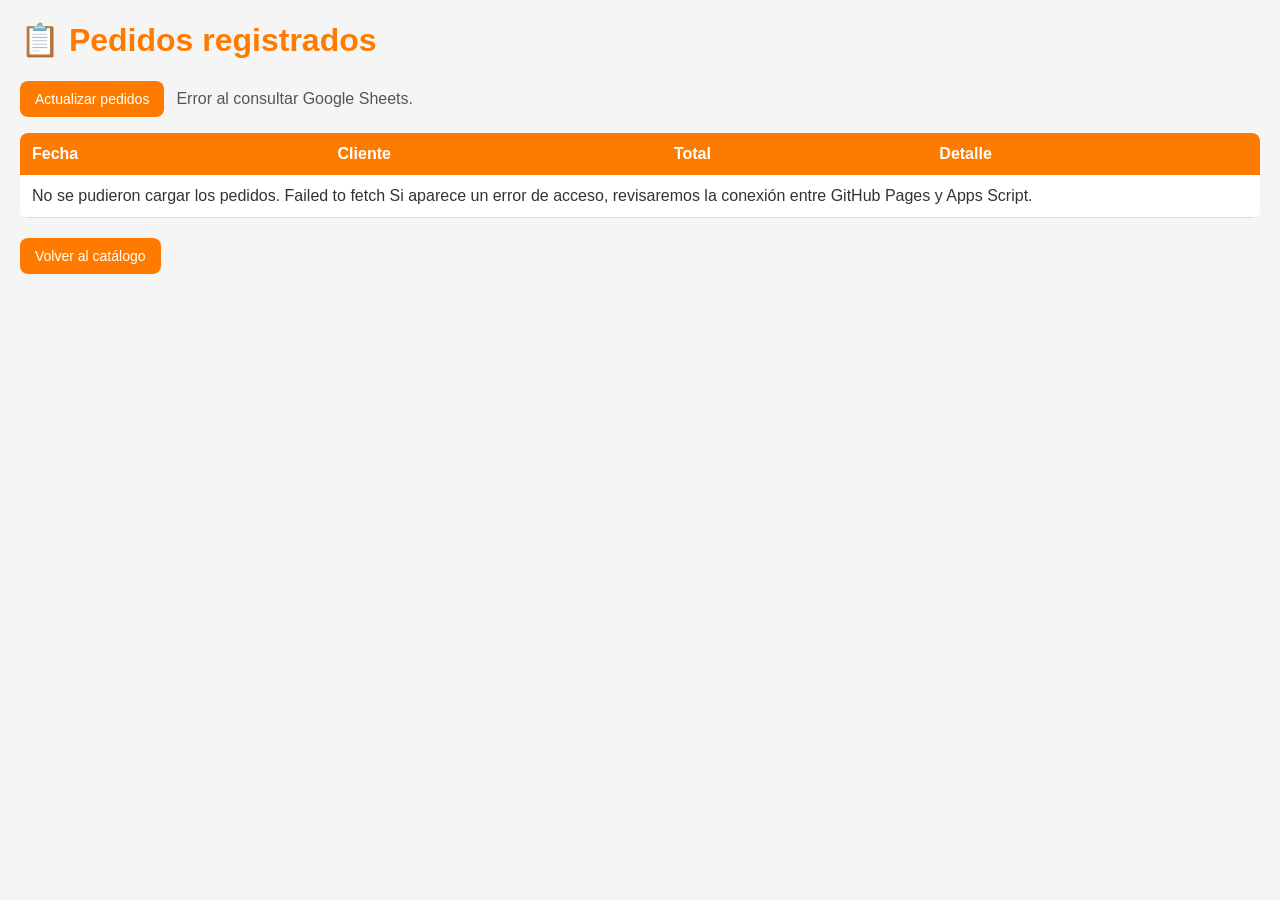
==== admin.html @ 12cfbdf3 "Mostrar pedidos de Google Sheets en administrador" ====
<!DOCTYPE html>
<html lang="es">
<head>
    <meta charset="UTF-8">
    <meta name="viewport" content="width=device-width, initial-scale=1">
    <title>Administración de Pedidos</title>

    <style>
        body {
            font-family: "Segoe UI", Arial, sans-serif;
            margin: 20px;
            background: #f5f5f5;
            color: #333;
        }

        h1 { color: #ff7b00; }

        .barra {
            display: flex;
            gap: 12px;
            flex-wrap: wrap;
            align-items: center;
            margin-bottom: 16px;
        }

        button, .volver {
            padding: 10px 15px;
            border: 0;
            border-radius: 8px;
            background: #ff7b00;
            color: white;
            cursor: pointer;
            text-decoration: none;
            font-size: 14px;
        }

        button:disabled {
            opacity: .6;
            cursor: wait;
        }

        #estado { color: #555; }

        .tabla-contenedor {
            overflow-x: auto;
            background: white;
            border-radius: 8px;
        }

        table {
            width: 100%;
            border-collapse: collapse;
            background: white;
        }

        th {
            background: #ff7b00;
            color: white;
            padding: 12px;
            text-align: left;
        }

        td {
            border-bottom: 1px solid #ddd;
            padding: 12px;
            vertical-align: top;
        }

        .total {
            text-align: right;
            white-space: nowrap;
            font-weight: bold;
        }

        .detalle {
            white-space: pre-wrap;
            min-width: 240px;
            text-align: left;
        }

        .volver {
            display: inline-block;
            margin-top: 20px;
        }

        @media (max-width: 600px) {
            body { margin: 12px; }
            th, td { padding: 8px; }
        }
    </style>
</head>

<body>
    <h1>📋 Pedidos registrados</h1>

    <div class="barra">
        <button id="actualizar" onclick="cargarPedidos()">
            Actualizar pedidos
        </button>
        <span id="estado">Consultando Google Sheets...</span>
    </div>

    <div class="tabla-contenedor">
        <table>
            <thead>
                <tr>
                    <th>Fecha</th>
                    <th>Cliente</th>
                    <th>Total</th>
                    <th>Detalle</th>
                </tr>
            </thead>
            <tbody id="tablaPedidos">
                <tr>
                    <td colspan="4">Cargando pedidos...</td>
                </tr>
            </tbody>
        </table>
    </div>

    <a class="volver" href="index.html">Volver al catálogo</a>

    <script>
        const URL_GOOGLE_SHEETS =
            
"https://script.google.com/macros/s/AKfycbzgajAV7KXScTqtH1PE7EQXbOqa29unuxdFQkhJ5WURUewTrpwGv6cwK4S4nt74FTzuKw/exec";

        async function cargarPedidos() {
            const boton = document.getElementById("actualizar");
            const estado = document.getElementById("estado");
            const tabla = document.getElementById("tablaPedidos");

            boton.disabled = true;
            estado.textContent = "Consultando pedidos...";

            tabla.replaceChildren();
            const filaCarga = document.createElement("tr");
            const celdaCarga = document.createElement("td");
            celdaCarga.colSpan = 4;
            celdaCarga.textContent = "Cargando...";
            filaCarga.appendChild(celdaCarga);
            tabla.appendChild(filaCarga);

            try {
                const respuesta = await fetch(
                    URL_GOOGLE_SHEETS + "?accion=pedidos"
                );

                if (!respuesta.ok) {
                    throw new Error("Error HTTP " + respuesta.status);
                }

                const pedidos = await respuesta.json();

                if (!Array.isArray(pedidos)) {
                    throw new Error(
                        pedidos.error || "La respuesta no contiene pedidos."
                    );
                }

                tabla.replaceChildren();

                if (pedidos.length === 0) {
                    const fila = document.createElement("tr");
                    const celda = document.createElement("td");
                    celda.colSpan = 4;
                    celda.textContent = "Todavía no hay pedidos.";
                    fila.appendChild(celda);
                    tabla.appendChild(fila);
                } else {
                    pedidos.slice().reverse().forEach(pedido => {
                        const fila = document.createElement("tr");

                        [
                            pedido.fecha || "",
                            pedido.cliente || "",
                            "$" + Number(pedido.total || 0).toFixed(2)
                        ].forEach((valor, indice) => {
                            const celda = document.createElement("td");
                            celda.textContent = valor;
                            if (indice === 2) celda.className = "total";
                            fila.appendChild(celda);
                        });

                        const celdaDetalle = document.createElement("td");
                        celdaDetalle.className = "detalle";
                        celdaDetalle.textContent = pedido.detalle || "";
                        fila.appendChild(celdaDetalle);

                        tabla.appendChild(fila);
                    });
                }

                estado.textContent =
                    pedidos.length + " pedido(s) consultado(s) desde Google Sheets.";
            } catch (error) {
                tabla.replaceChildren();
                const fila = document.createElement("tr");
                const celda = document.createElement("td");
                celda.colSpan = 4;
                celda.textContent =
                    "No se pudieron cargar los pedidos. " +
                    error.message +
                    " Si aparece un error de acceso, revisaremos la conexión entre GitHub Pages y Apps Script.";
                fila.appendChild(celda);
                tabla.appendChild(fila);
                estado.textContent = "Error al consultar Google Sheets.";
            } finally {
                boton.disabled = false;
            }
        }

        cargarPedidos();
    </script>
</body>
</html>
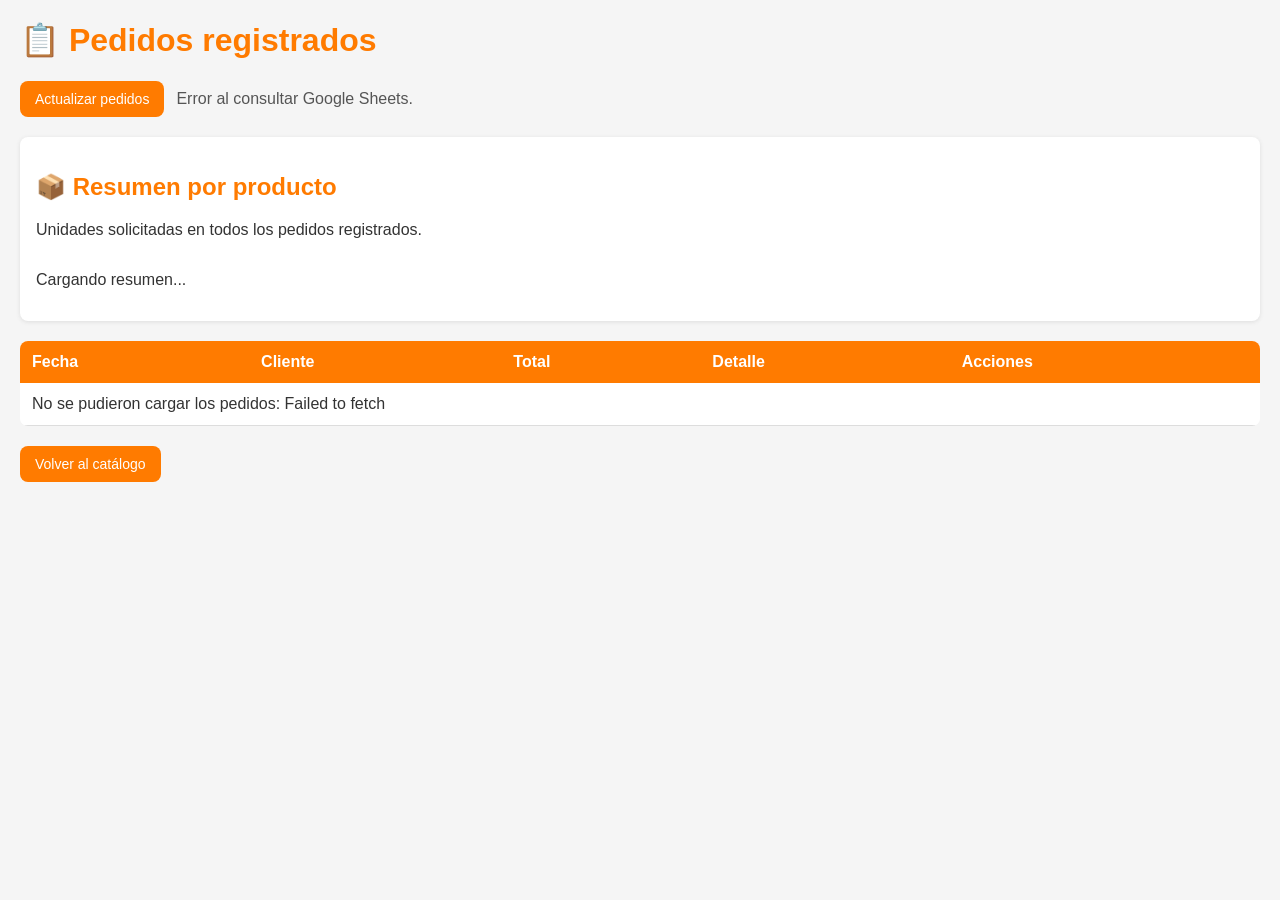
==== commit fe0c854d: "Agregar administracion de pedidos" ====
--- a/admin.html
+++ b/admin.html
@@ -14,7 +14,7 @@
             color: #333;
         }
 
-        h1 { color: #ff7b00; }
+        h1, h2 { color: #ff7b00; }
 
         .barra {
             display: flex;
@@ -40,7 +40,19 @@
             cursor: wait;
         }
 
+        .btn-eliminar { background: #c62828; }
+        .btn-cancelar { background: #666; }
+        .btn-guardar { background: #238636; }
+
         #estado { color: #555; }
+
+        .panel {
+            background: white;
+            border-radius: 8px;
+            padding: 16px;
+            margin: 20px 0;
+            box-shadow: 0 1px 4px #ddd;
+        }
 
         .tabla-contenedor {
             overflow-x: auto;
@@ -75,8 +87,58 @@
 
         .detalle {
             white-space: pre-wrap;
-            min-width: 240px;
-            text-align: left;
+            min-width: 220px;
+        }
+
+        .acciones {
+            display: flex;
+            gap: 6px;
+            flex-wrap: wrap;
+            min-width: 145px;
+        }
+
+        .acciones button { padding: 8px 10px; }
+
+        .resumen {
+            display: grid;
+            grid-template-columns: repeat(auto-fit, minmax(180px, 1fr));
+            gap: 12px;
+        }
+
+        .producto {
+            border: 1px solid #eee;
+            border-radius: 8px;
+            padding: 12px;
+            background: #fffaf5;
+        }
+
+        .cantidad {
+            font-size: 24px;
+            font-weight: bold;
+            color: #ff7b00;
+        }
+
+        label {
+            display: block;
+            margin-top: 12px;
+            font-weight: 600;
+        }
+
+        input, textarea {
+            box-sizing: border-box;
+            width: 100%;
+            padding: 10px;
+            margin-top: 5px;
+            border: 1px solid #ccc;
+            border-radius: 6px;
+            font: inherit;
+        }
+
+        .form-acciones {
+            display: flex;
+            gap: 8px;
+            margin-top: 15px;
+            flex-wrap: wrap;
         }
 
         .volver {
@@ -100,6 +162,41 @@
         </button>
         <span id="estado">Consultando Google Sheets...</span>
     </div>
+
+    <section class="panel">
+        <h2>📦 Resumen por producto</h2>
+        <p>Unidades solicitadas en todos los pedidos registrados.</p>
+        <div id="resumen" class="resumen">
+            <p>Cargando resumen...</p>
+        </div>
+    </section>
+
+    <section id="panelEdicion" class="panel" hidden>
+        <h2>✏️ Editar pedido</h2>
+        <p>Si cambias el detalle, usa el formato: cantidad x producto = $subtotal.</p>
+
+        <form id="formEdicion">
+            <input type="hidden" id="filaPedido">
+
+            <label for="fechaPedido">Fecha y hora</label>
+            <input id="fechaPedido" type="text" required>
+
+            <label for="clientePedido">Cliente</label>
+            <input id="clientePedido" type="text" required>
+
+            <label for="totalPedido">Total ($)</label>
+            <input id="totalPedido" type="number" min="0" step="0.01" required>
+
+            <label for="detallePedido">Detalle del pedido</label>
+            <textarea id="detallePedido" rows="6" required></textarea>
+
+            <div class="form-acciones">
+                <button type="submit" class="btn-guardar">Guardar cambios</button>
+                <button type="button" class="btn-cancelar"
+                        onclick="cancelarEdicion()">Cancelar</button>
+            </div>
+        </form>
+    </section>
 
     <div class="tabla-contenedor">
         <table>
@@ -109,12 +206,11 @@
                     <th>Cliente</th>
                     <th>Total</th>
                     <th>Detalle</th>
+                    <th>Acciones</th>
                 </tr>
             </thead>
             <tbody id="tablaPedidos">
-                <tr>
-                    <td colspan="4">Cargando pedidos...</td>
-                </tr>
+                <tr><td colspan="5">Cargando pedidos...</td></tr>
             </tbody>
         </table>
     </div>
@@ -126,6 +222,22 @@
             
 "https://script.google.com/macros/s/AKfycbzgajAV7KXScTqtH1PE7EQXbOqa29unuxdFQkhJ5WURUewTrpwGv6cwK4S4nt74FTzuKw/exec";
 
+        let pedidosActuales = [];
+
+        function crearCelda(texto, clase = "") {
+            const celda = document.createElement("td");
+            celda.textContent = texto;
+            if (clase) celda.className = clase;
+            return celda;
+        }
+
+        function fechaLegible(fecha) {
+            if (!fecha) return "";
+
+            // La fecha que devuelve Apps Script ya está formateada.
+            return fecha;
+        }
+
         async function cargarPedidos() {
             const boton = document.getElementById("actualizar");
             const estado = document.getElementById("estado");
@@ -133,14 +245,6 @@
 
             boton.disabled = true;
             estado.textContent = "Consultando pedidos...";
-
-            tabla.replaceChildren();
-            const filaCarga = document.createElement("tr");
-            const celdaCarga = document.createElement("td");
-            celdaCarga.colSpan = 4;
-            celdaCarga.textContent = "Cargando...";
-            filaCarga.appendChild(celdaCarga);
-            tabla.appendChild(filaCarga);
 
             try {
                 const respuesta = await fetch(
@@ -159,55 +263,227 @@
                     );
                 }
 
+                pedidosActuales = pedidos;
                 tabla.replaceChildren();
 
                 if (pedidos.length === 0) {
-                    const fila = document.createElement("tr");
-                    const celda = document.createElement("td");
-                    celda.colSpan = 4;
-                    celda.textContent = "Todavía no hay pedidos.";
-                    fila.appendChild(celda);
-                    tabla.appendChild(fila);
+                    tabla.appendChild(crearFilaMensaje(
+                        "Todavía no hay pedidos."
+                    ));
                 } else {
                     pedidos.slice().reverse().forEach(pedido => {
                         const fila = document.createElement("tr");
 
-                        [
-                            pedido.fecha || "",
-                            pedido.cliente || "",
-                            "$" + Number(pedido.total || 0).toFixed(2)
-                        ].forEach((valor, indice) => {
-                            const celda = document.createElement("td");
-                            celda.textContent = valor;
-                            if (indice === 2) celda.className = "total";
-                            fila.appendChild(celda);
-                        });
-
-                        const celdaDetalle = document.createElement("td");
-                        celdaDetalle.className = "detalle";
-                        celdaDetalle.textContent = pedido.detalle || "";
-                        fila.appendChild(celdaDetalle);
-
+                        fila.appendChild(crearCelda(
+                            fechaLegible(pedido.fecha)
+                        ));
+                        fila.appendChild(crearCelda(pedido.cliente || ""));
+                        fila.appendChild(crearCelda(
+                            "$" + Number(pedido.total || 0).toFixed(2),
+                            "total"
+                        ));
+                        fila.appendChild(crearCelda(
+                            pedido.detalle || "", "detalle"
+                        ));
+
+                        const acciones = crearCelda();
+                        acciones.className = "acciones";
+
+                        const editar = document.createElement("button");
+                        editar.textContent = "Editar";
+                        editar.onclick = () => iniciarEdicion(pedido);
+
+                        const eliminar = document.createElement("button");
+                        eliminar.textContent = "Eliminar";
+                        eliminar.className = "btn-eliminar";
+                        eliminar.onclick = () => eliminarPedido(pedido);
+
+                        acciones.append(editar, eliminar);
+                        fila.appendChild(acciones);
                         tabla.appendChild(fila);
                     });
                 }
 
+                generarResumen(pedidos);
+
                 estado.textContent =
-                    pedidos.length + " pedido(s) consultado(s) desde Google Sheets.";
+                    pedidos.length + " pedido(s) consultado(s).";
+
             } catch (error) {
                 tabla.replaceChildren();
-                const fila = document.createElement("tr");
-                const celda = document.createElement("td");
-                celda.colSpan = 4;
-                celda.textContent =
-                    "No se pudieron cargar los pedidos. " +
-                    error.message +
-                    " Si aparece un error de acceso, revisaremos la conexión entre GitHub Pages y Apps Script.";
-                fila.appendChild(celda);
-                tabla.appendChild(fila);
+                tabla.appendChild(crearFilaMensaje(
+                    "No se pudieron cargar los pedidos: " + error.message
+                ));
                 estado.textContent = "Error al consultar Google Sheets.";
             } finally {
                 boton.disabled = false;
+            }
+        }
+
+        function crearFilaMensaje(mensaje) {
+            const fila = document.createElement("tr");
+            const celda = crearCelda(mensaje);
+            celda.colSpan = 5;
+            fila.appendChild(celda);
+            return fila;
+        }
+
+        function generarResumen(pedidos) {
+            const cantidades = new Map();
+
+            pedidos.forEach(pedido => {
+                const detalle = pedido.detalle || "";
+                const lineas = detalle.split(/\r?\n/);
+
+                lineas.forEach(linea => {
+                    // Ejemplo: 2 x Chetos Extreme = $30
+                    const coincidencia = linea.match(
+                        /^\s*(\d+(?:[.,]\d+)?)\s*x\s*(.+?)\s*=\s*\$/
+                    );
+
+                    if (!coincidencia) return;
+
+                    const cantidad = Number(
+                        coincidencia[1].replace(",", ".")
+                    );
+                    const producto = coincidencia[2].trim();
+
+                    if (!producto || !Number.isFinite(cantidad)) return;
+
+                    cantidades.set(
+                        producto,
+                        (cantidades.get(producto) || 0) + cantidad
+                    );
+                });
+            });
+
+            const resumen = document.getElementById("resumen");
+            resumen.replaceChildren();
+
+            if (cantidades.size === 0) {
+                resumen.textContent =
+                    "No se encontraron cantidades en el formato esperado. " +
+                    "Los detalles deben incluir líneas como: 2 x Chetos Extreme = $30";
+                return;
+            }
+
+            [...cantidades.entries()]
+                .sort((a, b) => a[0].localeCompare(b[0], "es"))
+                .forEach(([producto, cantidad]) => {
+                    const tarjeta = document.createElement("div");
+                    tarjeta.className = "producto";
+
+                    const nombre = document.createElement("div");
+                    nombre.textContent = producto;
+
+                    const numero = document.createElement("div");
+                    numero.className = "cantidad";
+                    numero.textContent = cantidad.toLocaleString("es-MX");
+
+                    const etiqueta = document.createElement("div");
+                    etiqueta.textContent = "unidades";
+
+                    tarjeta.append(nombre, numero, etiqueta);
+                    resumen.appendChild(tarjeta);
+                });
+        }
+
+        function iniciarEdicion(pedido) {
+            if (!pedido.fila) {
+                alert("Este pedido no tiene número de fila. Actualiza la implementación de Apps Script.");
+                return;
+            }
+
+            document.getElementById("filaPedido").value = pedido.fila;
+            document.getElementById("fechaPedido").value = pedido.fecha || "";
+            document.getElementById("clientePedido").value = pedido.cliente || "";
+            document.getElementById("totalPedido").value = Number(pedido.total || 0);
+            document.getElementById("detallePedido").value = pedido.detalle || "";
+
+            document.getElementById("panelEdicion").hidden = false;
+            document.getElementById("panelEdicion").scrollIntoView({
+                behavior: "smooth"
+            });
+        }
+
+        function cancelarEdicion() {
+            document.getElementById("formEdicion").reset();
+            document.getElementById("panelEdicion").hidden = true;
+        }
+
+        async function enviarAccion(datos) {
+            // Apps Script acepta payload como parámetro de formulario.
+            const cuerpo = new URLSearchParams();
+            cuerpo.set("payload", JSON.stringify(datos));
+
+            await fetch(URL_GOOGLE_SHEETS, {
+                method: "POST",
+                mode: "no-cors",
+                body: cuerpo
+            });
+
+            // En modo no-cors el navegador no permite leer la respuesta.
+            // Se vuelve a consultar la hoja para comprobar el resultado.
+        }
+
+        document.getElementById("formEdicion").addEventListener(
+            "submit", async function(event) {
+                event.preventDefault();
+
+                const boton = this.querySelector('[type="submit"]');
+                boton.disabled = true;
+
+                try {
+                    await enviarAccion({
+                        accion: "editar",
+                        fila: Number(document.getElementById("filaPedido").value),
+                        fecha: document.getElementById("fechaPedido").value,
+                        cliente: document.getElementById("clientePedido").value.trim(),
+                        total: Number(document.getElementById("totalPedido").value),
+                        detalle: document.getElementById("detallePedido").value
+                    });
+
+                    cancelarEdicion();
+                    document.getElementById("estado").textContent =
+                        "Solicitud enviada. Verificando cambios...";
+                    await new Promise(resolve => setTimeout(resolve, 1500));
+                    await cargarPedidos();
+
+                } catch (error) {
+                    alert("No se pudo enviar la solicitud: " + error.message);
+                } finally {
+                    boton.disabled = false;
+                }
+            }
+        );
+
+        async function eliminarPedido(pedido) {
+            if (!pedido.fila) {
+                alert("No se encontró el número de fila de este pedido.");
+                return;
+            }
+
+            const confirmar = confirm(
+                "¿Seguro que deseas eliminar el pedido de " +
+                (pedido.cliente || "este cliente") + "?\n\n" +
+                "Esta acción no se puede deshacer."
+            );
+
+            if (!confirmar) return;
+
+            try {
+                await enviarAccion({
+                    accion: "eliminar",
+                    fila: Number(pedido.fila)
+                });
+
+                document.getElementById("estado").textContent =
+                    "Solicitud enviada. Verificando eliminación...";
+                await new Promise(resolve => setTimeout(resolve, 1500));
+                await cargarPedidos();
+
+            } catch (error) {
+                alert("No se pudo enviar la solicitud: " + error.message);
             }
         }
 
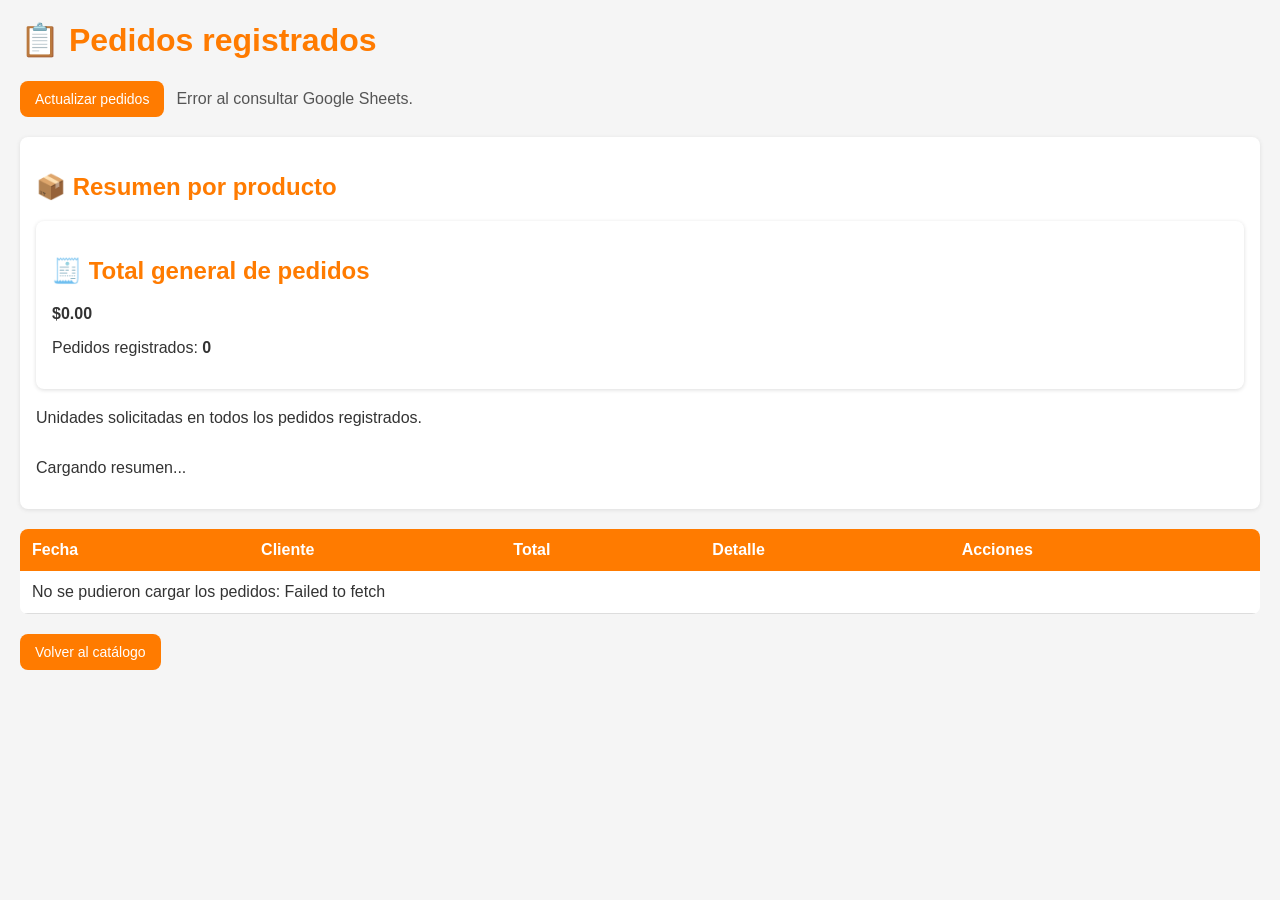
==== commit b80d8afa: "Agregar total general de pedidos" ====
--- a/admin.html
+++ b/admin.html
@@ -165,7 +165,19 @@
 
     <section class="panel">
         <h2>📦 Resumen por producto</h2>
-        <p>Unidades solicitadas en todos los pedidos registrados.</p>
+    <div class="panel">
+        <h2>🧾 Total general de pedidos</h2>
+        <p>
+            <strong id="totalGeneral">$0.00</strong>
+        </p>
+        <p>
+            Pedidos registrados:
+            <strong id="cantidadPedidos">0</strong>
+        </p>
+    </div>        
+
+
+<p>Unidades solicitadas en todos los pedidos registrados.</p>
         <div id="resumen" class="resumen">
             <p>Cargando resumen...</p>
         </div>
@@ -357,6 +369,20 @@
                 });
             });
 
+            const totalGeneral = pedidos.reduce(
+                (suma, pedido) => suma + Number(pedido.total || 0),
+                0
+            );
+
+            document.getElementById("totalGeneral").textContent =
+                totalGeneral.toLocaleString("es-MX", {
+                    style: "currency",
+                    currency: "MXN"
+                });
+
+            document.getElementById("cantidadPedidos").textContent =
+                pedidos.length;
+
             const resumen = document.getElementById("resumen");
             resumen.replaceChildren();
 
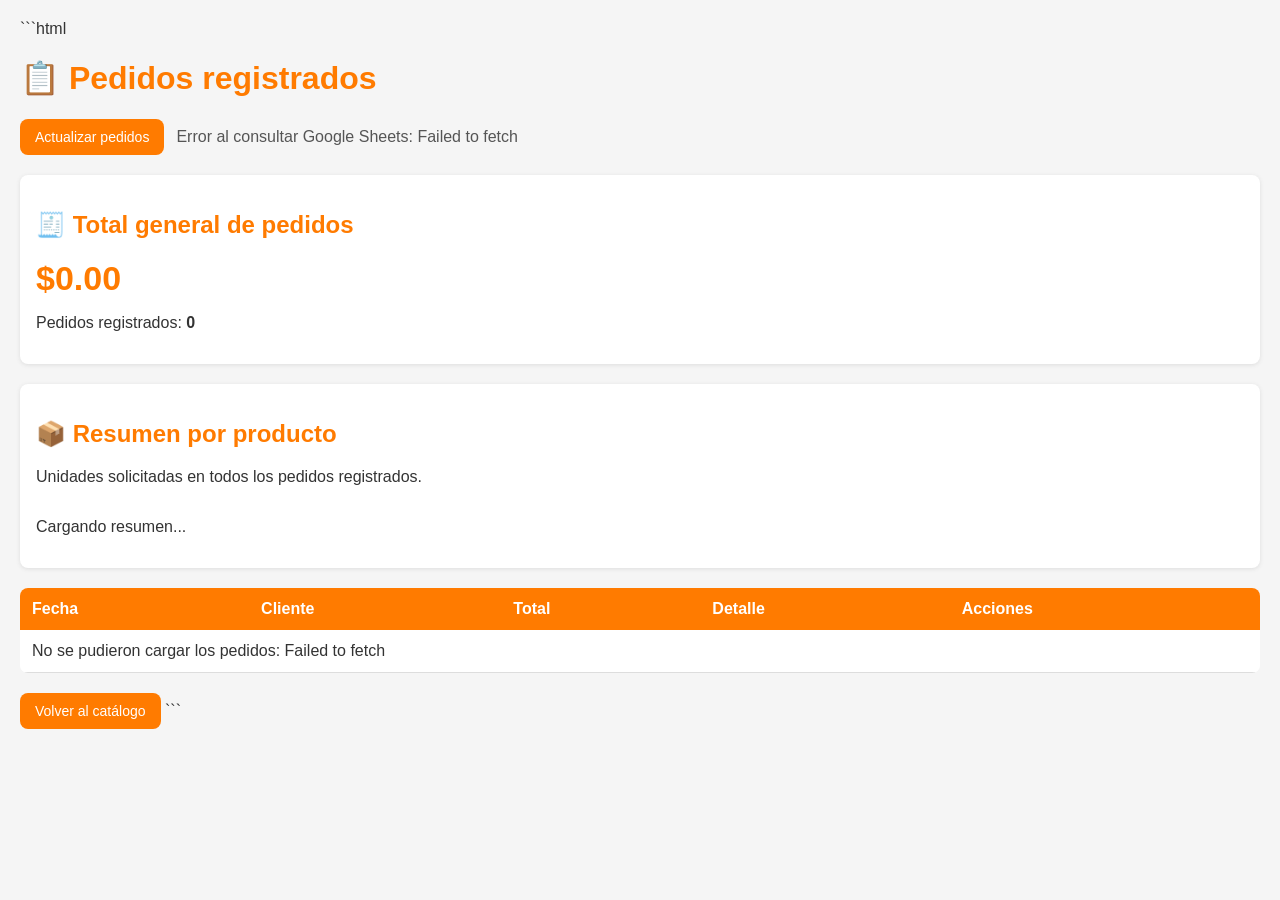
==== commit 26641c38: "Corregir total general y resumen de pedidos" ====
--- a/admin.html
+++ b/admin.html
@@ -1,10 +1,10 @@
-
+```html
 <!DOCTYPE html>
 <html lang="es">
 <head>
     <meta charset="UTF-8">
     <meta name="viewport" content="width=device-width, initial-scale=1">
-    <title>Administración de Pedidos</title>
+    <title>Administración de Pedidos Vualas</title>
 
     <style>
         body {
@@ -14,7 +14,9 @@
             color: #333;
         }
 
-        h1, h2 { color: #ff7b00; }
+        h1, h2 {
+            color: #ff7b00;
+        }
 
         .barra {
             display: flex;
@@ -40,11 +42,21 @@
             cursor: wait;
         }
 
-        .btn-eliminar { background: #c62828; }
-        .btn-cancelar { background: #666; }
-        .btn-guardar { background: #238636; }
-
-        #estado { color: #555; }
+        .btn-eliminar {
+            background: #c62828;
+        }
+
+        .btn-cancelar {
+            background: #666;
+        }
+
+        .btn-guardar {
+            background: #238636;
+        }
+
+        #estado {
+            color: #555;
+        }
 
         .panel {
             background: white;
@@ -54,6 +66,13 @@
             box-shadow: 0 1px 4px #ddd;
         }
 
+        .total-general {
+            font-size: 34px;
+            font-weight: bold;
+            color: #ff7b00;
+            margin: 12px 0;
+        }
+
         .tabla-contenedor {
             overflow-x: auto;
             background: white;
@@ -97,7 +116,9 @@
             min-width: 145px;
         }
 
-        .acciones button { padding: 8px 10px; }
+        .acciones button {
+            padding: 8px 10px;
+        }
 
         .resumen {
             display: grid;
@@ -110,12 +131,14 @@
             border-radius: 8px;
             padding: 12px;
             background: #fffaf5;
+            overflow-wrap: anywhere;
         }
 
         .cantidad {
             font-size: 24px;
             font-weight: bold;
             color: #ff7b00;
+            margin-top: 6px;
         }
 
         label {
@@ -147,8 +170,17 @@
         }
 
         @media (max-width: 600px) {
-            body { margin: 12px; }
-            th, td { padding: 8px; }
+            body {
+                margin: 12px;
+            }
+
+            th, td {
+                padding: 8px;
+            }
+
+            .total-general {
+                font-size: 28px;
+            }
         }
     </style>
 </head>
@@ -163,29 +195,36 @@
         <span id="estado">Consultando Google Sheets...</span>
     </div>
 
+    <!-- TOTAL GENERAL -->
     <section class="panel">
-        <h2>📦 Resumen por producto</h2>
-    <div class="panel">
         <h2>🧾 Total general de pedidos</h2>
-        <p>
-            <strong id="totalGeneral">$0.00</strong>
-        </p>
+
+        <p id="totalGeneral" class="total-general">$0.00</p>
+
         <p>
             Pedidos registrados:
             <strong id="cantidadPedidos">0</strong>
         </p>
-    </div>        
-
-
-<p>Unidades solicitadas en todos los pedidos registrados.</p>
+    </section>
+
+    <!-- RESUMEN POR PRODUCTO -->
+    <section class="panel">
+        <h2>📦 Resumen por producto</h2>
+        <p>Unidades solicitadas en todos los pedidos registrados.</p>
+
         <div id="resumen" class="resumen">
             <p>Cargando resumen...</p>
         </div>
     </section>
 
+    <!-- FORMULARIO DE EDICIÓN -->
     <section id="panelEdicion" class="panel" hidden>
         <h2>✏️ Editar pedido</h2>
-        <p>Si cambias el detalle, usa el formato: cantidad x producto = $subtotal.</p>
+
+        <p>
+            Si cambias el detalle, usa el formato:
+            cantidad x producto = $subtotal.
+        </p>
 
         <form id="formEdicion">
             <input type="hidden" id="filaPedido">
@@ -197,19 +236,26 @@
             <input id="clientePedido" type="text" required>
 
             <label for="totalPedido">Total ($)</label>
-            <input id="totalPedido" type="number" min="0" step="0.01" required>
+            <input id="totalPedido" type="number"
+                   min="0" step="0.01" required>
 
             <label for="detallePedido">Detalle del pedido</label>
             <textarea id="detallePedido" rows="6" required></textarea>
 
             <div class="form-acciones">
-                <button type="submit" class="btn-guardar">Guardar cambios</button>
+                <button type="submit" class="btn-guardar">
+                    Guardar cambios
+                </button>
+
                 <button type="button" class="btn-cancelar"
-                        onclick="cancelarEdicion()">Cancelar</button>
+                        onclick="cancelarEdicion()">
+                    Cancelar
+                </button>
             </div>
         </form>
     </section>
 
+    <!-- TABLA DE PEDIDOS -->
     <div class="tabla-contenedor">
         <table>
             <thead>
@@ -221,8 +267,11 @@
                     <th>Acciones</th>
                 </tr>
             </thead>
+
             <tbody id="tablaPedidos">
-                <tr><td colspan="5">Cargando pedidos...</td></tr>
+                <tr>
+                    <td colspan="5">Cargando pedidos...</td>
+                </tr>
             </tbody>
         </table>
     </div>
@@ -239,15 +288,39 @@
         function crearCelda(texto, clase = "") {
             const celda = document.createElement("td");
             celda.textContent = texto;
-            if (clase) celda.className = clase;
+
+            if (clase) {
+                celda.className = clase;
+            }
+
             return celda;
         }
 
         function fechaLegible(fecha) {
             if (!fecha) return "";
-
-            // La fecha que devuelve Apps Script ya está formateada.
             return fecha;
+        }
+
+        function convertirNumero(valor) {
+            if (typeof valor === "number") {
+                return Number.isFinite(valor) ? valor : 0;
+            }
+
+            const numero = Number(
+                String(valor ?? "")
+                    .replace(/\$/g, "")
+                    .replace(/,/g, "")
+                    .trim()
+            );
+
+            return Number.isFinite(numero) ? numero : 0;
+        }
+
+        function formatoMoneda(valor) {
+            return convertirNumero(valor).toLocaleString("es-MX", {
+                style: "currency",
+                currency: "MXN"
+            });
         }
 
         async function cargarPedidos() {
@@ -260,7 +333,7 @@
 
             try {
                 const respuesta = await fetch(
-                    URL_GOOGLE_SHEETS + "?accion=pedidos"
+                    URL_GOOGLE_SHEETS + "?accion=pedidos&t=" + Date.now()
                 );
 
                 if (!respuesta.ok) {
@@ -276,27 +349,39 @@
                 }
 
                 pedidosActuales = pedidos;
+
+                // Actualizar total y resumen
+                generarResumen(pedidos);
+
+                // Actualizar tabla
                 tabla.replaceChildren();
 
                 if (pedidos.length === 0) {
-                    tabla.appendChild(crearFilaMensaje(
-                        "Todavía no hay pedidos."
-                    ));
+                    tabla.appendChild(
+                        crearFilaMensaje("Todavía no hay pedidos.")
+                    );
                 } else {
                     pedidos.slice().reverse().forEach(pedido => {
                         const fila = document.createElement("tr");
 
-                        fila.appendChild(crearCelda(
-                            fechaLegible(pedido.fecha)
-                        ));
-                        fila.appendChild(crearCelda(pedido.cliente || ""));
-                        fila.appendChild(crearCelda(
-                            "$" + Number(pedido.total || 0).toFixed(2),
-                            "total"
-                        ));
-                        fila.appendChild(crearCelda(
-                            pedido.detalle || "", "detalle"
-                        ));
+                        fila.appendChild(
+                            crearCelda(fechaLegible(pedido.fecha))
+                        );
+
+                        fila.appendChild(
+                            crearCelda(pedido.cliente || "")
+                        );
+
+                        fila.appendChild(
+                            crearCelda(
+                                formatoMoneda(pedido.total),
+                                "total"
+                            )
+                        );
+
+                        fila.appendChild(
+                            crearCelda(pedido.detalle || "", "detalle")
+                        );
 
                         const acciones = crearCelda();
                         acciones.className = "acciones";
@@ -316,17 +401,21 @@
                     });
                 }
 
-                generarResumen(pedidos);
-
                 estado.textContent =
                     pedidos.length + " pedido(s) consultado(s).";
 
             } catch (error) {
                 tabla.replaceChildren();
-                tabla.appendChild(crearFilaMensaje(
-                    "No se pudieron cargar los pedidos: " + error.message
-                ));
-                estado.textContent = "Error al consultar Google Sheets.";
+
+                tabla.appendChild(
+                    crearFilaMensaje(
+                        "No se pudieron cargar los pedidos: " + error.message
+                    )
+                );
+
+                estado.textContent =
+                    "Error al consultar Google Sheets: " + error.message;
+
             } finally {
                 boton.disabled = false;
             }
@@ -335,14 +424,29 @@
         function crearFilaMensaje(mensaje) {
             const fila = document.createElement("tr");
             const celda = crearCelda(mensaje);
+
             celda.colSpan = 5;
             fila.appendChild(celda);
+
             return fila;
         }
 
         function generarResumen(pedidos) {
             const cantidades = new Map();
 
+            // Sumar el importe de todos los pedidos
+            const totalGeneral = pedidos.reduce(
+                (suma, pedido) => suma + convertirNumero(pedido.total),
+                0
+            );
+
+            document.getElementById("totalGeneral").textContent =
+                formatoMoneda(totalGeneral);
+
+            document.getElementById("cantidadPedidos").textContent =
+                pedidos.length.toLocaleString("es-MX");
+
+            // Sumar unidades de cada producto
             pedidos.forEach(pedido => {
                 const detalle = pedido.detalle || "";
                 const lineas = detalle.split(/\r?\n/);
@@ -358,9 +462,12 @@
                     const cantidad = Number(
                         coincidencia[1].replace(",", ".")
                     );
+
                     const producto = coincidencia[2].trim();
 
-                    if (!producto || !Number.isFinite(cantidad)) return;
+                    if (!producto || !Number.isFinite(cantidad)) {
+                        return;
+                    }
 
                     cantidades.set(
                         producto,
@@ -369,27 +476,18 @@
                 });
             });
 
-            const totalGeneral = pedidos.reduce(
-                (suma, pedido) => suma + Number(pedido.total || 0),
-                0
-            );
-
-            document.getElementById("totalGeneral").textContent =
-                totalGeneral.toLocaleString("es-MX", {
-                    style: "currency",
-                    currency: "MXN"
-                });
-
-            document.getElementById("cantidadPedidos").textContent =
-                pedidos.length;
-
             const resumen = document.getElementById("resumen");
             resumen.replaceChildren();
 
             if (cantidades.size === 0) {
-                resumen.textContent =
-                    "No se encontraron cantidades en el formato esperado. " +
-                    "Los detalles deben incluir líneas como: 2 x Chetos Extreme = $30";
+                const mensaje = document.createElement("p");
+
+                mensaje.textContent = pedidos.length === 0
+                    ? "Todavía no hay productos registrados."
+                    : "No se encontraron cantidades. Revisa que el detalle " +
+                      "tenga líneas como: 2 x Chetos Extreme = $30";
+
+                resumen.appendChild(mensaje);
                 return;
             }
 
@@ -404,7 +502,8 @@
 
                     const numero = document.createElement("div");
                     numero.className = "cantidad";
-                    numero.textContent = cantidad.toLocaleString("es-MX");
+                    numero.textContent =
+                        cantidad.toLocaleString("es-MX");
 
                     const etiqueta = document.createElement("div");
                     etiqueta.textContent = "unidades";
@@ -416,17 +515,25 @@
 
         function iniciarEdicion(pedido) {
             if (!pedido.fila) {
-                alert("Este pedido no tiene número de fila. Actualiza la implementación de Apps Script.");
+                alert(
+                    "Este pedido no tiene número de fila. " +
+                    "Revisa la implementación de Apps Script."
+                );
                 return;
             }
 
             document.getElementById("filaPedido").value = pedido.fila;
-            document.getElementById("fechaPedido").value = pedido.fecha || "";
-            document.getElementById("clientePedido").value = pedido.cliente || "";
-            document.getElementById("totalPedido").value = Number(pedido.total || 0);
-            document.getElementById("detallePedido").value = pedido.detalle || "";
+            document.getElementById("fechaPedido").value =
+                pedido.fecha || "";
+            document.getElementById("clientePedido").value =
+                pedido.cliente || "";
+            document.getElementById("totalPedido").value =
+                convertirNumero(pedido.total);
+            document.getElementById("detallePedido").value =
+                pedido.detalle || "";
 
             document.getElementById("panelEdicion").hidden = false;
+
             document.getElementById("panelEdicion").scrollIntoView({
                 behavior: "smooth"
             });
@@ -438,7 +545,6 @@
         }
 
         async function enviarAccion(datos) {
-            // Apps Script acepta payload como parámetro de formulario.
             const cuerpo = new URLSearchParams();
             cuerpo.set("payload", JSON.stringify(datos));
 
@@ -448,12 +554,12 @@
                 body: cuerpo
             });
 
-            // En modo no-cors el navegador no permite leer la respuesta.
-            // Se vuelve a consultar la hoja para comprobar el resultado.
+            // Se consulta nuevamente la hoja para verificar los cambios.
         }
 
         document.getElementById("formEdicion").addEventListener(
-            "submit", async function(event) {
+            "submit",
+            async function(event) {
                 event.preventDefault();
 
                 const boton = this.querySelector('[type="submit"]');
@@ -462,21 +568,36 @@
                 try {
                     await enviarAccion({
                         accion: "editar",
-                        fila: Number(document.getElementById("filaPedido").value),
+                        fila: Number(
+                            document.getElementById("filaPedido").value
+                        ),
                         fecha: document.getElementById("fechaPedido").value,
-                        cliente: document.getElementById("clientePedido").value.trim(),
-                        total: Number(document.getElementById("totalPedido").value),
-                        detalle: document.getElementById("detallePedido").value
+                        cliente: document.getElementById(
+                            "clientePedido"
+                        ).value.trim(),
+                        total: Number(
+                            document.getElementById("totalPedido").value
+                        ),
+                        detalle: document.getElementById(
+                            "detallePedido"
+                        ).value
                     });
 
                     cancelarEdicion();
+
                     document.getElementById("estado").textContent =
                         "Solicitud enviada. Verificando cambios...";
-                    await new Promise(resolve => setTimeout(resolve, 1500));
+
+                    await new Promise(resolve =>
+                        setTimeout(resolve, 1500)
+                    );
+
                     await cargarPedidos();
 
                 } catch (error) {
-                    alert("No se pudo enviar la solicitud: " + error.message);
+                    alert(
+                        "No se pudo enviar la solicitud: " + error.message
+                    );
                 } finally {
                     boton.disabled = false;
                 }
@@ -505,16 +626,23 @@
 
                 document.getElementById("estado").textContent =
                     "Solicitud enviada. Verificando eliminación...";
-                await new Promise(resolve => setTimeout(resolve, 1500));
+
+                await new Promise(resolve =>
+                    setTimeout(resolve, 1500)
+                );
+
                 await cargarPedidos();
 
             } catch (error) {
-                alert("No se pudo enviar la solicitud: " + error.message);
-            }
-        }
-
+                alert(
+                    "No se pudo enviar la solicitud: " + error.message
+                );
+            }
+        }
+
+        // Cargar pedidos al abrir la página
         cargarPedidos();
     </script>
 </body>
 </html>
-
+```
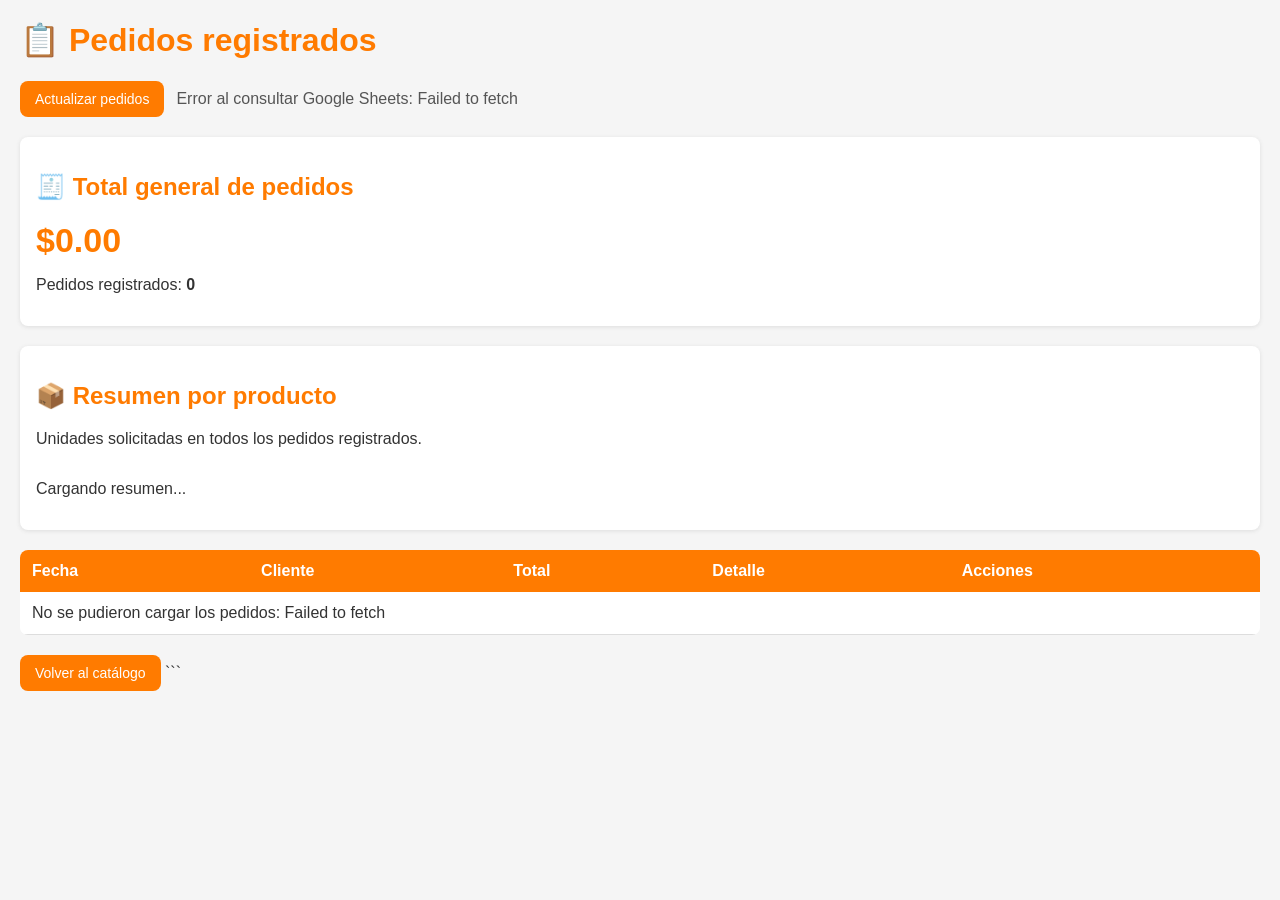
==== commit f3f42f3e: "Corregir total general y resumen de pedidos" ====
--- a/admin.html
+++ b/admin.html
@@ -1,4 +1,3 @@
-```html
 <!DOCTYPE html>
 <html lang="es">
 <head>
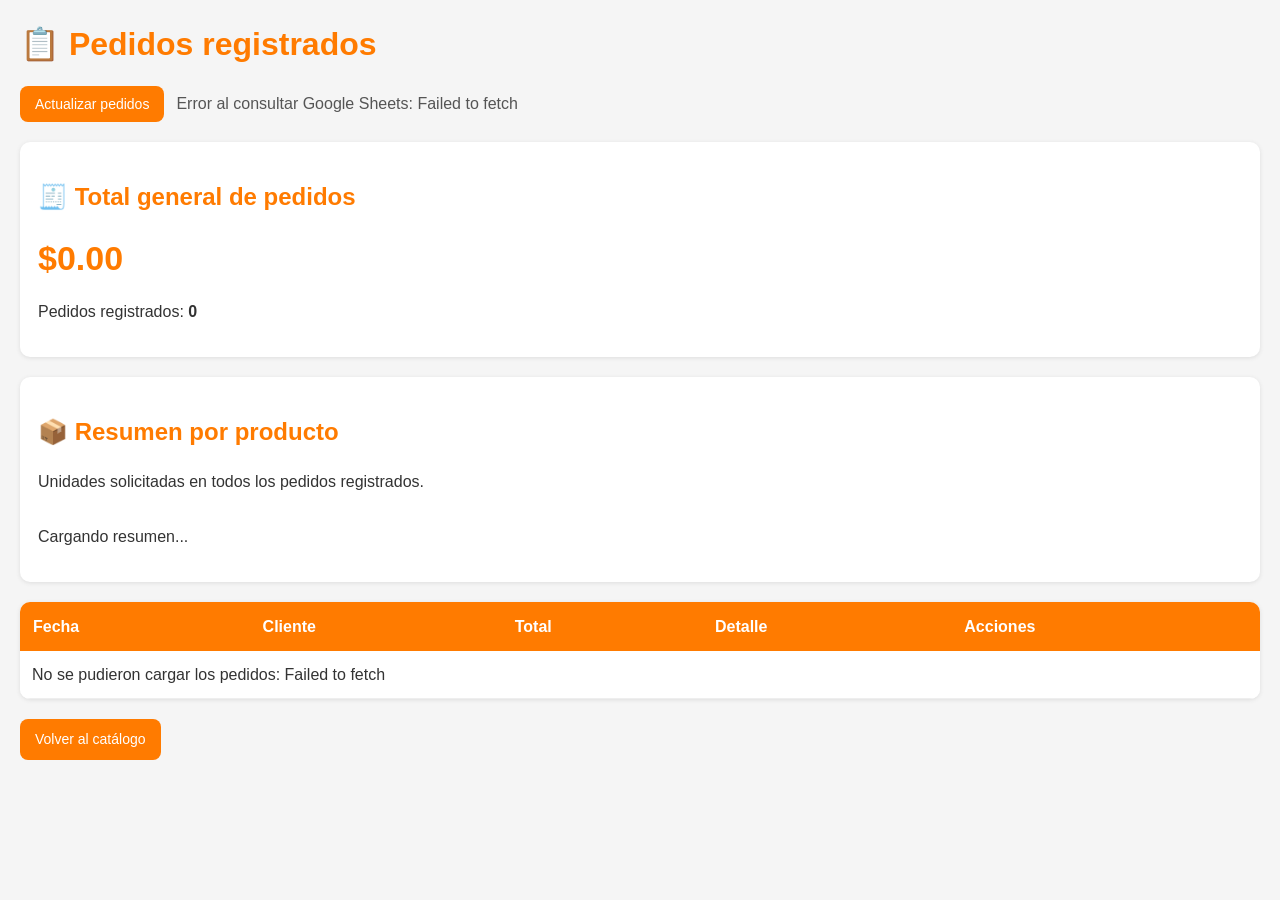
==== commit 35b9b0ed: "Mejorar consulta de pedidos" ====
--- a/admin.html
+++ b/admin.html
@@ -1,647 +1,695 @@
 <!DOCTYPE html>
 <html lang="es">
 <head>
-    <meta charset="UTF-8">
-    <meta name="viewport" content="width=device-width, initial-scale=1">
-    <title>Administración de Pedidos Vualas</title>
-
-    <style>
-        body {
-            font-family: "Segoe UI", Arial, sans-serif;
-            margin: 20px;
-            background: #f5f5f5;
-            color: #333;
+<meta charset="UTF-8">
+<meta name="viewport" content="width=device-width, initial-scale=1">
+<title>Administración de Pedidos Vualas</title>
+
+<style>
+* {
+    box-sizing: border-box;
+}
+
+body {
+    font-family: "Segoe UI", Arial, sans-serif;
+    margin: 20px;
+    background: #f5f5f5;
+    color: #333;
+    line-height: 1.45;
+}
+
+h1, h2 {
+    color: #ff7b00;
+}
+
+h1 {
+    margin-bottom: 18px;
+}
+
+.barra {
+    display: flex;
+    gap: 12px;
+    flex-wrap: wrap;
+    align-items: center;
+    margin-bottom: 16px;
+}
+
+button, .volver {
+    padding: 10px 15px;
+    border: 0;
+    border-radius: 8px;
+    background: #ff7b00;
+    color: white;
+    cursor: pointer;
+    text-decoration: none;
+    font-size: 14px;
+    display: inline-block;
+}
+
+button:hover, .volver:hover {
+    filter: brightness(.94);
+}
+
+button:disabled {
+    opacity: .6;
+    cursor: wait;
+}
+
+.btn-eliminar {
+    background: #c62828;
+}
+
+.btn-cancelar {
+    background: #666;
+}
+
+.btn-guardar {
+    background: #238636;
+}
+
+#estado {
+    color: #555;
+}
+
+.panel {
+    background: white;
+    border-radius: 10px;
+    padding: 18px;
+    margin: 20px 0;
+    box-shadow: 0 1px 4px #ddd;
+}
+
+.total-general {
+    font-size: 34px;
+    font-weight: bold;
+    color: #ff7b00;
+    margin: 12px 0;
+}
+
+.tabla-contenedor {
+    overflow-x: auto;
+    background: white;
+    border-radius: 10px;
+    box-shadow: 0 1px 4px #ddd;
+}
+
+table {
+    width: 100%;
+    border-collapse: collapse;
+    background: white;
+    min-width: 760px;
+}
+
+th {
+    background: #ff7b00;
+    color: white;
+    padding: 13px;
+    text-align: left;
+    white-space: nowrap;
+}
+
+td {
+    border-bottom: 1px solid #eee;
+    padding: 12px;
+    vertical-align: top;
+}
+
+tbody tr:nth-child(even) {
+    background: #fffaf5;
+}
+
+tbody tr:hover {
+    background: #fff0df;
+}
+
+.total {
+    text-align: right;
+    white-space: nowrap;
+    font-weight: bold;
+    color: #333;
+}
+
+.detalle {
+    white-space: pre-wrap;
+    min-width: 220px;
+    overflow-wrap: anywhere;
+}
+
+.acciones {
+    display: flex;
+    gap: 6px;
+    flex-wrap: wrap;
+    min-width: 145px;
+}
+
+.acciones button {
+    padding: 8px 10px;
+}
+
+.resumen {
+    display: grid;
+    grid-template-columns: repeat(auto-fit, minmax(180px, 1fr));
+    gap: 12px;
+}
+
+.producto {
+    border: 1px solid #eee;
+    border-radius: 8px;
+    padding: 12px;
+    background: #fffaf5;
+    overflow-wrap: anywhere;
+}
+
+.cantidad {
+    font-size: 24px;
+    font-weight: bold;
+    color: #ff7b00;
+    margin-top: 6px;
+}
+
+label {
+    display: block;
+    margin-top: 12px;
+    font-weight: 600;
+}
+
+input, textarea {
+    box-sizing: border-box;
+    width: 100%;
+    padding: 10px;
+    margin-top: 5px;
+    border: 1px solid #ccc;
+    border-radius: 6px;
+    font: inherit;
+}
+
+.form-acciones {
+    display: flex;
+    gap: 8px;
+    margin-top: 15px;
+    flex-wrap: wrap;
+}
+
+.volver {
+    margin-top: 20px;
+}
+
+[hidden] {
+    display: none !important;
+}
+
+@media (max-width: 600px) {
+    body {
+        margin: 12px;
+    }
+
+    .panel {
+        padding: 13px;
+    }
+
+    th, td {
+        padding: 9px;
+    }
+
+    .total-general {
+        font-size: 28px;
+    }
+}
+</style>
+</head>
+
+<body>
+<main>
+
+<h1>📋 Pedidos registrados</h1>
+
+<div class="barra">
+    <button id="actualizar" onclick="cargarPedidos()">
+        Actualizar pedidos
+    </button>
+
+    <span id="estado">Consultando Google Sheets...</span>
+</div>
+
+<section class="panel">
+    <h2>🧾 Total general de pedidos</h2>
+
+    <p id="totalGeneral" class="total-general">$0.00</p>
+
+    <p>
+        Pedidos registrados:
+        <strong id="cantidadPedidos">0</strong>
+    </p>
+</section>
+
+<section class="panel">
+    <h2>📦 Resumen por producto</h2>
+
+    <p>Unidades solicitadas en todos los pedidos registrados.</p>
+
+    <div id="resumen" class="resumen">
+        <p>Cargando resumen...</p>
+    </div>
+</section>
+
+<section id="panelEdicion" class="panel" hidden>
+    <h2>✏️ Editar pedido</h2>
+
+    <p>
+        Si cambias el detalle, usa el formato:
+        cantidad x producto = $subtotal.
+    </p>
+
+    <form id="formEdicion">
+
+        <input type="hidden" id="filaPedido">
+
+        <label for="fechaPedido">Fecha y hora</label>
+        <input id="fechaPedido" type="text" required>
+
+        <label for="clientePedido">Cliente</label>
+        <input id="clientePedido" type="text" required>
+
+        <label for="totalPedido">Total ($)</label>
+        <input
+            id="totalPedido"
+            type="number"
+            min="0"
+            step="0.01"
+            required
+        >
+
+        <label for="detallePedido">Detalle del pedido</label>
+        <textarea id="detallePedido" rows="6" required></textarea>
+
+        <div class="form-acciones">
+            <button type="submit" class="btn-guardar">
+                Guardar cambios
+            </button>
+
+            <button
+                type="button"
+                class="btn-cancelar"
+                onclick="cancelarEdicion()"
+            >
+                Cancelar
+            </button>
+        </div>
+
+    </form>
+</section>
+
+<div class="tabla-contenedor">
+    <table>
+        <thead>
+            <tr>
+                <th>Fecha</th>
+                <th>Cliente</th>
+                <th>Total</th>
+                <th>Detalle</th>
+                <th>Acciones</th>
+            </tr>
+        </thead>
+
+        <tbody id="tablaPedidos">
+            <tr>
+                <td colspan="5">Cargando pedidos...</td>
+            </tr>
+        </tbody>
+    </table>
+</div>
+
+<a class="volver" href="index.html">Volver al catálogo</a>
+
+</main>
+
+<script>
+const URL_GOOGLE_SHEETS =
+    
+"https://script.google.com/macros/s/AKfycbzgajAV7KXScTqtH1PE7EQXbOqa29unuxdFQkhJ5WURUewTrpwGv6cwK4S4nt74FTzuKw/exec";
+
+let pedidosActuales = [];
+
+function crearCelda(texto, clase = "") {
+    const celda = document.createElement("td");
+
+    celda.textContent = texto ?? "";
+
+    if (clase) {
+        celda.className = clase;
+    }
+
+    return celda;
+}
+
+function convertirNumero(valor) {
+    if (typeof valor === "number") {
+        return Number.isFinite(valor) ? valor : 0;
+    }
+
+    const numero = Number(
+        String(valor ?? "")
+            .replace(/\$/g, "")
+            .replace(/,/g, "")
+            .trim()
+    );
+
+    return Number.isFinite(numero) ? numero : 0;
+}
+
+function formatoMoneda(valor) {
+    return convertirNumero(valor).toLocaleString("es-MX", {
+        style: "currency",
+        currency: "MXN"
+    });
+}
+
+function crearFilaMensaje(mensaje) {
+    const fila = document.createElement("tr");
+    const celda = crearCelda(mensaje);
+
+    celda.colSpan = 5;
+    fila.appendChild(celda);
+
+    return fila;
+}
+
+async function cargarPedidos() {
+    const boton = document.getElementById("actualizar");
+    const estado = document.getElementById("estado");
+    const tabla = document.getElementById("tablaPedidos");
+
+    boton.disabled = true;
+    estado.textContent = "Consultando pedidos...";
+
+    try {
+        const respuesta = await fetch(
+            URL_GOOGLE_SHEETS + "?accion=pedidos&t=" + Date.now()
+        );
+
+        if (!respuesta.ok) {
+            throw new Error("Error HTTP " + respuesta.status);
         }
 
-        h1, h2 {
-            color: #ff7b00;
+        const pedidos = await respuesta.json();
+
+        if (!Array.isArray(pedidos)) {
+            throw new Error(
+                pedidos.error || "La respuesta no contiene pedidos."
+            );
         }
 
-        .barra {
-            display: flex;
-            gap: 12px;
-            flex-wrap: wrap;
-            align-items: center;
-            margin-bottom: 16px;
-        }
-
-        button, .volver {
-            padding: 10px 15px;
-            border: 0;
-            border-radius: 8px;
-            background: #ff7b00;
-            color: white;
-            cursor: pointer;
-            text-decoration: none;
-            font-size: 14px;
-        }
-
-        button:disabled {
-            opacity: .6;
-            cursor: wait;
-        }
-
-        .btn-eliminar {
-            background: #c62828;
-        }
-
-        .btn-cancelar {
-            background: #666;
-        }
-
-        .btn-guardar {
-            background: #238636;
-        }
-
-        #estado {
-            color: #555;
-        }
-
-        .panel {
-            background: white;
-            border-radius: 8px;
-            padding: 16px;
-            margin: 20px 0;
-            box-shadow: 0 1px 4px #ddd;
-        }
-
-        .total-general {
-            font-size: 34px;
-            font-weight: bold;
-            color: #ff7b00;
-            margin: 12px 0;
-        }
-
-        .tabla-contenedor {
-            overflow-x: auto;
-            background: white;
-            border-radius: 8px;
-        }
-
-        table {
-            width: 100%;
-            border-collapse: collapse;
-            background: white;
-        }
-
-        th {
-            background: #ff7b00;
-            color: white;
-            padding: 12px;
-            text-align: left;
-        }
-
-        td {
-            border-bottom: 1px solid #ddd;
-            padding: 12px;
-            vertical-align: top;
-        }
-
-        .total {
-            text-align: right;
-            white-space: nowrap;
-            font-weight: bold;
-        }
-
-        .detalle {
-            white-space: pre-wrap;
-            min-width: 220px;
-        }
-
-        .acciones {
-            display: flex;
-            gap: 6px;
-            flex-wrap: wrap;
-            min-width: 145px;
-        }
-
-        .acciones button {
-            padding: 8px 10px;
-        }
-
-        .resumen {
-            display: grid;
-            grid-template-columns: repeat(auto-fit, minmax(180px, 1fr));
-            gap: 12px;
-        }
-
-        .producto {
-            border: 1px solid #eee;
-            border-radius: 8px;
-            padding: 12px;
-            background: #fffaf5;
-            overflow-wrap: anywhere;
-        }
-
-        .cantidad {
-            font-size: 24px;
-            font-weight: bold;
-            color: #ff7b00;
-            margin-top: 6px;
-        }
-
-        label {
-            display: block;
-            margin-top: 12px;
-            font-weight: 600;
-        }
-
-        input, textarea {
-            box-sizing: border-box;
-            width: 100%;
-            padding: 10px;
-            margin-top: 5px;
-            border: 1px solid #ccc;
-            border-radius: 6px;
-            font: inherit;
-        }
-
-        .form-acciones {
-            display: flex;
-            gap: 8px;
-            margin-top: 15px;
-            flex-wrap: wrap;
-        }
-
-        .volver {
-            display: inline-block;
-            margin-top: 20px;
-        }
-
-        @media (max-width: 600px) {
-            body {
-                margin: 12px;
-            }
-
-            th, td {
-                padding: 8px;
-            }
-
-            .total-general {
-                font-size: 28px;
-            }
-        }
-    </style>
-</head>
-
-<body>
-    <h1>📋 Pedidos registrados</h1>
-
-    <div class="barra">
-        <button id="actualizar" onclick="cargarPedidos()">
-            Actualizar pedidos
-        </button>
-        <span id="estado">Consultando Google Sheets...</span>
-    </div>
-
-    <!-- TOTAL GENERAL -->
-    <section class="panel">
-        <h2>🧾 Total general de pedidos</h2>
-
-        <p id="totalGeneral" class="total-general">$0.00</p>
-
-        <p>
-            Pedidos registrados:
-            <strong id="cantidadPedidos">0</strong>
-        </p>
-    </section>
-
-    <!-- RESUMEN POR PRODUCTO -->
-    <section class="panel">
-        <h2>📦 Resumen por producto</h2>
-        <p>Unidades solicitadas en todos los pedidos registrados.</p>
-
-        <div id="resumen" class="resumen">
-            <p>Cargando resumen...</p>
-        </div>
-    </section>
-
-    <!-- FORMULARIO DE EDICIÓN -->
-    <section id="panelEdicion" class="panel" hidden>
-        <h2>✏️ Editar pedido</h2>
-
-        <p>
-            Si cambias el detalle, usa el formato:
-            cantidad x producto = $subtotal.
-        </p>
-
-        <form id="formEdicion">
-            <input type="hidden" id="filaPedido">
-
-            <label for="fechaPedido">Fecha y hora</label>
-            <input id="fechaPedido" type="text" required>
-
-            <label for="clientePedido">Cliente</label>
-            <input id="clientePedido" type="text" required>
-
-            <label for="totalPedido">Total ($)</label>
-            <input id="totalPedido" type="number"
-                   min="0" step="0.01" required>
-
-            <label for="detallePedido">Detalle del pedido</label>
-            <textarea id="detallePedido" rows="6" required></textarea>
-
-            <div class="form-acciones">
-                <button type="submit" class="btn-guardar">
-                    Guardar cambios
-                </button>
-
-                <button type="button" class="btn-cancelar"
-                        onclick="cancelarEdicion()">
-                    Cancelar
-                </button>
-            </div>
-        </form>
-    </section>
-
-    <!-- TABLA DE PEDIDOS -->
-    <div class="tabla-contenedor">
-        <table>
-            <thead>
-                <tr>
-                    <th>Fecha</th>
-                    <th>Cliente</th>
-                    <th>Total</th>
-                    <th>Detalle</th>
-                    <th>Acciones</th>
-                </tr>
-            </thead>
-
-            <tbody id="tablaPedidos">
-                <tr>
-                    <td colspan="5">Cargando pedidos...</td>
-                </tr>
-            </tbody>
-        </table>
-    </div>
-
-    <a class="volver" href="index.html">Volver al catálogo</a>
-
-    <script>
-        const URL_GOOGLE_SHEETS =
-            
-"https://script.google.com/macros/s/AKfycbzgajAV7KXScTqtH1PE7EQXbOqa29unuxdFQkhJ5WURUewTrpwGv6cwK4S4nt74FTzuKw/exec";
-
-        let pedidosActuales = [];
-
-        function crearCelda(texto, clase = "") {
-            const celda = document.createElement("td");
-            celda.textContent = texto;
-
-            if (clase) {
-                celda.className = clase;
-            }
-
-            return celda;
-        }
-
-        function fechaLegible(fecha) {
-            if (!fecha) return "";
-            return fecha;
-        }
-
-        function convertirNumero(valor) {
-            if (typeof valor === "number") {
-                return Number.isFinite(valor) ? valor : 0;
-            }
-
-            const numero = Number(
-                String(valor ?? "")
-                    .replace(/\$/g, "")
-                    .replace(/,/g, "")
-                    .trim()
+        pedidosActuales = pedidos;
+
+        generarResumen(pedidos);
+
+        tabla.replaceChildren();
+
+        if (pedidos.length === 0) {
+            tabla.appendChild(
+                crearFilaMensaje("Todavía no hay pedidos.")
             );
-
-            return Number.isFinite(numero) ? numero : 0;
-        }
-
-        function formatoMoneda(valor) {
-            return convertirNumero(valor).toLocaleString("es-MX", {
-                style: "currency",
-                currency: "MXN"
+        } else {
+            pedidos.slice().reverse().forEach(pedido => {
+                const fila = document.createElement("tr");
+
+                fila.appendChild(
+                    crearCelda(pedido.fecha || "")
+                );
+
+                fila.appendChild(
+                    crearCelda(pedido.cliente || "")
+                );
+
+                fila.appendChild(
+                    crearCelda(
+                        formatoMoneda(pedido.total),
+                        "total"
+                    )
+                );
+
+                fila.appendChild(
+                    crearCelda(pedido.detalle || "", "detalle")
+                );
+
+                const acciones = crearCelda();
+                acciones.className = "acciones";
+
+                const editar = document.createElement("button");
+                editar.textContent = "Editar";
+                editar.onclick = () => iniciarEdicion(pedido);
+
+                const eliminar = document.createElement("button");
+                eliminar.textContent = "Eliminar";
+                eliminar.className = "btn-eliminar";
+                eliminar.onclick = () => eliminarPedido(pedido);
+
+                acciones.append(editar, eliminar);
+                fila.appendChild(acciones);
+
+                tabla.appendChild(fila);
             });
         }
 
-        async function cargarPedidos() {
-            const boton = document.getElementById("actualizar");
-            const estado = document.getElementById("estado");
-            const tabla = document.getElementById("tablaPedidos");
-
-            boton.disabled = true;
-            estado.textContent = "Consultando pedidos...";
-
-            try {
-                const respuesta = await fetch(
-                    URL_GOOGLE_SHEETS + "?accion=pedidos&t=" + Date.now()
-                );
-
-                if (!respuesta.ok) {
-                    throw new Error("Error HTTP " + respuesta.status);
-                }
-
-                const pedidos = await respuesta.json();
-
-                if (!Array.isArray(pedidos)) {
-                    throw new Error(
-                        pedidos.error || "La respuesta no contiene pedidos."
-                    );
-                }
-
-                pedidosActuales = pedidos;
-
-                // Actualizar total y resumen
-                generarResumen(pedidos);
-
-                // Actualizar tabla
-                tabla.replaceChildren();
-
-                if (pedidos.length === 0) {
-                    tabla.appendChild(
-                        crearFilaMensaje("Todavía no hay pedidos.")
-                    );
-                } else {
-                    pedidos.slice().reverse().forEach(pedido => {
-                        const fila = document.createElement("tr");
-
-                        fila.appendChild(
-                            crearCelda(fechaLegible(pedido.fecha))
-                        );
-
-                        fila.appendChild(
-                            crearCelda(pedido.cliente || "")
-                        );
-
-                        fila.appendChild(
-                            crearCelda(
-                                formatoMoneda(pedido.total),
-                                "total"
-                            )
-                        );
-
-                        fila.appendChild(
-                            crearCelda(pedido.detalle || "", "detalle")
-                        );
-
-                        const acciones = crearCelda();
-                        acciones.className = "acciones";
-
-                        const editar = document.createElement("button");
-                        editar.textContent = "Editar";
-                        editar.onclick = () => iniciarEdicion(pedido);
-
-                        const eliminar = document.createElement("button");
-                        eliminar.textContent = "Eliminar";
-                        eliminar.className = "btn-eliminar";
-                        eliminar.onclick = () => eliminarPedido(pedido);
-
-                        acciones.append(editar, eliminar);
-                        fila.appendChild(acciones);
-                        tabla.appendChild(fila);
-                    });
-                }
-
-                estado.textContent =
-                    pedidos.length + " pedido(s) consultado(s).";
-
-            } catch (error) {
-                tabla.replaceChildren();
-
-                tabla.appendChild(
-                    crearFilaMensaje(
-                        "No se pudieron cargar los pedidos: " + error.message
-                    )
-                );
-
-                estado.textContent =
-                    "Error al consultar Google Sheets: " + error.message;
-
-            } finally {
-                boton.disabled = false;
-            }
-        }
-
-        function crearFilaMensaje(mensaje) {
-            const fila = document.createElement("tr");
-            const celda = crearCelda(mensaje);
-
-            celda.colSpan = 5;
-            fila.appendChild(celda);
-
-            return fila;
-        }
-
-        function generarResumen(pedidos) {
-            const cantidades = new Map();
-
-            // Sumar el importe de todos los pedidos
-            const totalGeneral = pedidos.reduce(
-                (suma, pedido) => suma + convertirNumero(pedido.total),
-                0
+        estado.textContent =
+            pedidos.length + " pedido(s) consultado(s).";
+
+    } catch (error) {
+        tabla.replaceChildren();
+
+        tabla.appendChild(
+            crearFilaMensaje(
+                "No se pudieron cargar los pedidos: " + error.message
+            )
+        );
+
+        estado.textContent =
+            "Error al consultar Google Sheets: " + error.message;
+
+    } finally {
+        boton.disabled = false;
+    }
+}
+
+function generarResumen(pedidos) {
+    const cantidades = new Map();
+
+    const totalGeneral = pedidos.reduce(
+        (suma, pedido) => suma + convertirNumero(pedido.total),
+        0
+    );
+
+    document.getElementById("totalGeneral").textContent =
+        formatoMoneda(totalGeneral);
+
+    document.getElementById("cantidadPedidos").textContent =
+        pedidos.length.toLocaleString("es-MX");
+
+    pedidos.forEach(pedido => {
+        const lineas = String(pedido.detalle || "").split(/\r?\n/);
+
+        lineas.forEach(linea => {
+            // Ejemplo: 2 x Chetos Extreme = $30
+            const coincidencia = linea.match(
+                /^\s*(\d+(?:[.,]\d+)?)\s*x\s*(.+?)\s*=\s*\$\s*[\d,.]+\s*$/i
             );
 
-            document.getElementById("totalGeneral").textContent =
-                formatoMoneda(totalGeneral);
-
-            document.getElementById("cantidadPedidos").textContent =
-                pedidos.length.toLocaleString("es-MX");
-
-            // Sumar unidades de cada producto
-            pedidos.forEach(pedido => {
-                const detalle = pedido.detalle || "";
-                const lineas = detalle.split(/\r?\n/);
-
-                lineas.forEach(linea => {
-                    // Ejemplo: 2 x Chetos Extreme = $30
-                    const coincidencia = linea.match(
-                        /^\s*(\d+(?:[.,]\d+)?)\s*x\s*(.+?)\s*=\s*\$/
-                    );
-
-                    if (!coincidencia) return;
-
-                    const cantidad = Number(
-                        coincidencia[1].replace(",", ".")
-                    );
-
-                    const producto = coincidencia[2].trim();
-
-                    if (!producto || !Number.isFinite(cantidad)) {
-                        return;
-                    }
-
-                    cantidades.set(
-                        producto,
-                        (cantidades.get(producto) || 0) + cantidad
-                    );
-                });
-            });
-
-            const resumen = document.getElementById("resumen");
-            resumen.replaceChildren();
-
-            if (cantidades.size === 0) {
-                const mensaje = document.createElement("p");
-
-                mensaje.textContent = pedidos.length === 0
-                    ? "Todavía no hay productos registrados."
-                    : "No se encontraron cantidades. Revisa que el detalle " +
-                      "tenga líneas como: 2 x Chetos Extreme = $30";
-
-                resumen.appendChild(mensaje);
+            if (!coincidencia) {
                 return;
             }
 
-            [...cantidades.entries()]
-                .sort((a, b) => a[0].localeCompare(b[0], "es"))
-                .forEach(([producto, cantidad]) => {
-                    const tarjeta = document.createElement("div");
-                    tarjeta.className = "producto";
-
-                    const nombre = document.createElement("div");
-                    nombre.textContent = producto;
-
-                    const numero = document.createElement("div");
-                    numero.className = "cantidad";
-                    numero.textContent =
-                        cantidad.toLocaleString("es-MX");
-
-                    const etiqueta = document.createElement("div");
-                    etiqueta.textContent = "unidades";
-
-                    tarjeta.append(nombre, numero, etiqueta);
-                    resumen.appendChild(tarjeta);
-                });
-        }
-
-        function iniciarEdicion(pedido) {
-            if (!pedido.fila) {
-                alert(
-                    "Este pedido no tiene número de fila. " +
-                    "Revisa la implementación de Apps Script."
-                );
+            const cantidad = Number(
+                coincidencia[1].replace(",", ".")
+            );
+
+            const producto = coincidencia[2].trim();
+
+            if (!producto || !Number.isFinite(cantidad)) {
                 return;
             }
 
-            document.getElementById("filaPedido").value = pedido.fila;
-            document.getElementById("fechaPedido").value =
-                pedido.fecha || "";
-            document.getElementById("clientePedido").value =
-                pedido.cliente || "";
-            document.getElementById("totalPedido").value =
-                convertirNumero(pedido.total);
-            document.getElementById("detallePedido").value =
-                pedido.detalle || "";
-
-            document.getElementById("panelEdicion").hidden = false;
-
-            document.getElementById("panelEdicion").scrollIntoView({
-                behavior: "smooth"
+            cantidades.set(
+                producto,
+                (cantidades.get(producto) || 0) + cantidad
+            );
+        });
+    });
+
+    const resumen = document.getElementById("resumen");
+
+    resumen.replaceChildren();
+
+    if (cantidades.size === 0) {
+        const mensaje = document.createElement("p");
+
+        mensaje.textContent = pedidos.length === 0
+            ? "Todavía no hay productos registrados."
+            : "No se encontraron cantidades. Revisa que el detalle tenga líneas como: 2 x Chetos Extreme = $30";
+
+        resumen.appendChild(mensaje);
+        return;
+    }
+
+    [...cantidades.entries()]
+        .sort((a, b) => a[0].localeCompare(b[0], "es"))
+        .forEach(([producto, cantidad]) => {
+            const tarjeta = document.createElement("div");
+            tarjeta.className = "producto";
+
+            const nombre = document.createElement("div");
+            nombre.textContent = producto;
+
+            const numero = document.createElement("div");
+            numero.className = "cantidad";
+            numero.textContent = cantidad.toLocaleString("es-MX");
+
+            const etiqueta = document.createElement("div");
+            etiqueta.textContent = "unidades";
+
+            tarjeta.append(nombre, numero, etiqueta);
+            resumen.appendChild(tarjeta);
+        });
+}
+
+function iniciarEdicion(pedido) {
+    if (!pedido.fila) {
+        alert(
+            "Este pedido no tiene número de fila. " +
+            "Revisa la implementación de Apps Script."
+        );
+
+        return;
+    }
+
+    document.getElementById("filaPedido").value = pedido.fila;
+
+    document.getElementById("fechaPedido").value =
+        pedido.fecha || "";
+
+    document.getElementById("clientePedido").value =
+        pedido.cliente || "";
+
+    document.getElementById("totalPedido").value =
+        convertirNumero(pedido.total);
+
+    document.getElementById("detallePedido").value =
+        pedido.detalle || "";
+
+    document.getElementById("panelEdicion").hidden = false;
+
+    document.getElementById("panelEdicion").scrollIntoView({
+        behavior: "smooth"
+    });
+}
+
+function cancelarEdicion() {
+    document.getElementById("formEdicion").reset();
+
+    document.getElementById("panelEdicion").hidden = true;
+}
+
+async function enviarAccion(datos) {
+    const cuerpo = new URLSearchParams();
+
+    cuerpo.set("payload", JSON.stringify(datos));
+
+    await fetch(URL_GOOGLE_SHEETS, {
+        method: "POST",
+        mode: "no-cors",
+        body: cuerpo
+    });
+}
+
+document.getElementById("formEdicion").addEventListener(
+    "submit",
+    async function(event) {
+        event.preventDefault();
+
+        const boton = this.querySelector('[type="submit"]');
+        boton.disabled = true;
+
+        try {
+            await enviarAccion({
+                accion: "editar",
+
+                fila: Number(
+                    document.getElementById("filaPedido").value
+                ),
+
+                fecha: document.getElementById("fechaPedido").value,
+
+                cliente: document.getElementById(
+                    "clientePedido"
+                ).value.trim(),
+
+                total: Number(
+                    document.getElementById("totalPedido").value
+                ),
+
+                detalle: document.getElementById(
+                    "detallePedido"
+                ).value
             });
+
+            cancelarEdicion();
+
+            document.getElementById("estado").textContent =
+                "Solicitud enviada. Verificando cambios...";
+
+            await new Promise(resolve => setTimeout(resolve, 1500));
+
+            await cargarPedidos();
+
+        } catch (error) {
+            alert(
+                "No se pudo enviar la solicitud: " + error.message
+            );
+
+        } finally {
+            boton.disabled = false;
         }
-
-        function cancelarEdicion() {
-            document.getElementById("formEdicion").reset();
-            document.getElementById("panelEdicion").hidden = true;
-        }
-
-        async function enviarAccion(datos) {
-            const cuerpo = new URLSearchParams();
-            cuerpo.set("payload", JSON.stringify(datos));
-
-            await fetch(URL_GOOGLE_SHEETS, {
-                method: "POST",
-                mode: "no-cors",
-                body: cuerpo
-            });
-
-            // Se consulta nuevamente la hoja para verificar los cambios.
-        }
-
-        document.getElementById("formEdicion").addEventListener(
-            "submit",
-            async function(event) {
-                event.preventDefault();
-
-                const boton = this.querySelector('[type="submit"]');
-                boton.disabled = true;
-
-                try {
-                    await enviarAccion({
-                        accion: "editar",
-                        fila: Number(
-                            document.getElementById("filaPedido").value
-                        ),
-                        fecha: document.getElementById("fechaPedido").value,
-                        cliente: document.getElementById(
-                            "clientePedido"
-                        ).value.trim(),
-                        total: Number(
-                            document.getElementById("totalPedido").value
-                        ),
-                        detalle: document.getElementById(
-                            "detallePedido"
-                        ).value
-                    });
-
-                    cancelarEdicion();
-
-                    document.getElementById("estado").textContent =
-                        "Solicitud enviada. Verificando cambios...";
-
-                    await new Promise(resolve =>
-                        setTimeout(resolve, 1500)
-                    );
-
-                    await cargarPedidos();
-
-                } catch (error) {
-                    alert(
-                        "No se pudo enviar la solicitud: " + error.message
-                    );
-                } finally {
-                    boton.disabled = false;
-                }
-            }
+    }
+);
+
+async function eliminarPedido(pedido) {
+    if (!pedido.fila) {
+        alert("No se encontró el número de fila de este pedido.");
+        return;
+    }
+
+    const confirmar = confirm(
+        "¿Seguro que deseas eliminar el pedido de " +
+        (pedido.cliente || "este cliente") +
+        "?\n\nEsta acción no se puede deshacer."
+    );
+
+    if (!confirmar) {
+        return;
+    }
+
+    try {
+        await enviarAccion({
+            accion: "eliminar",
+            fila: Number(pedido.fila)
+        });
+
+        document.getElementById("estado").textContent =
+            "Solicitud enviada. Verificando eliminación...";
+
+        await new Promise(resolve => setTimeout(resolve, 1500));
+
+        await cargarPedidos();
+
+    } catch (error) {
+        alert(
+            "No se pudo enviar la solicitud: " + error.message
         );
-
-        async function eliminarPedido(pedido) {
-            if (!pedido.fila) {
-                alert("No se encontró el número de fila de este pedido.");
-                return;
-            }
-
-            const confirmar = confirm(
-                "¿Seguro que deseas eliminar el pedido de " +
-                (pedido.cliente || "este cliente") + "?\n\n" +
-                "Esta acción no se puede deshacer."
-            );
-
-            if (!confirmar) return;
-
-            try {
-                await enviarAccion({
-                    accion: "eliminar",
-                    fila: Number(pedido.fila)
-                });
-
-                document.getElementById("estado").textContent =
-                    "Solicitud enviada. Verificando eliminación...";
-
-                await new Promise(resolve =>
-                    setTimeout(resolve, 1500)
-                );
-
-                await cargarPedidos();
-
-            } catch (error) {
-                alert(
-                    "No se pudo enviar la solicitud: " + error.message
-                );
-            }
-        }
-
-        // Cargar pedidos al abrir la página
-        cargarPedidos();
-    </script>
+    }
+}
+
+// Cargar pedidos al abrir la página
+cargarPedidos();
+</script>
+
 </body>
 </html>
-```
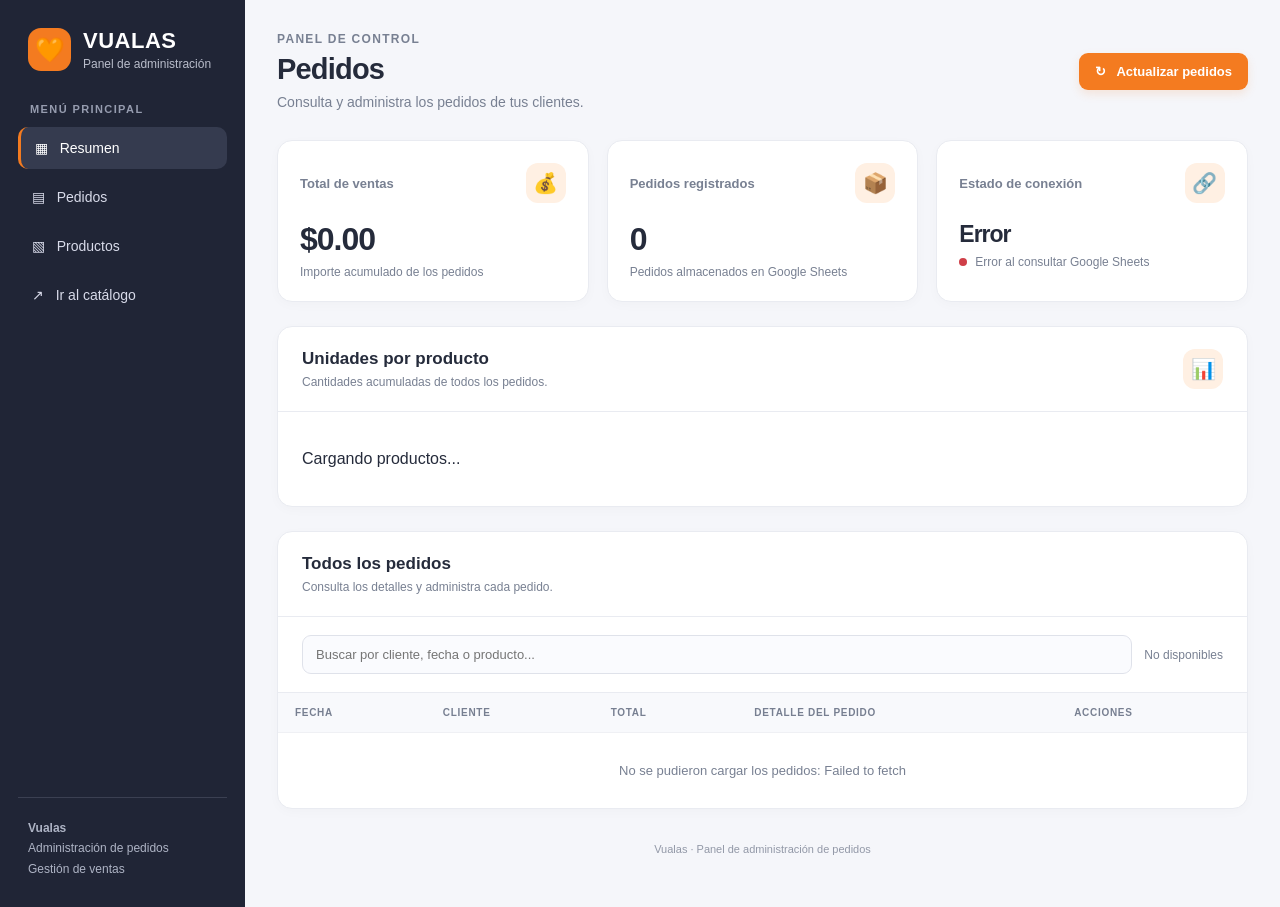
==== commit 3806414c: "Mejorar consulta de pedidos" ====
--- a/admin.html
+++ b/admin.html
@@ -3,325 +3,853 @@
 <head>
 <meta charset="UTF-8">
 <meta name="viewport" content="width=device-width, initial-scale=1">
-<title>Administración de Pedidos Vualas</title>
+<title>Vualas | Administración de pedidos</title>
 
 <style>
+:root {
+    --naranja: #f47b20;
+    --naranja-claro: #fff0e3;
+    --fondo: #f5f6fa;
+    --texto: #252b3b;
+    --gris: #788092;
+    --borde: #e9ebf1;
+    --sidebar: #202536;
+    --verde: #16845b;
+    --rojo: #cf3f48;
+}
+
 * {
     box-sizing: border-box;
 }
 
 body {
-    font-family: "Segoe UI", Arial, sans-serif;
-    margin: 20px;
-    background: #f5f5f5;
-    color: #333;
-    line-height: 1.45;
-}
-
-h1, h2 {
-    color: #ff7b00;
+    margin: 0;
+    font-family: -apple-system, BlinkMacSystemFont, "Segoe UI",
+                 Arial, sans-serif;
+    color: var(--texto);
+    background: var(--fondo);
+}
+
+button, input, textarea {
+    font: inherit;
+}
+
+button {
+    cursor: pointer;
+}
+
+button:disabled {
+    opacity: .55;
+    cursor: wait;
+}
+
+.app {
+    display: flex;
+    min-height: 100vh;
+}
+
+/* BARRA LATERAL */
+
+.sidebar {
+    width: 245px;
+    flex-shrink: 0;
+    background: var(--sidebar);
+    color: white;
+    padding: 28px 18px;
+    display: flex;
+    flex-direction: column;
+}
+
+.brand {
+    display: flex;
+    align-items: center;
+    gap: 12px;
+    padding: 0 10px 32px;
+}
+
+.brand-icon {
+    width: 43px;
+    height: 43px;
+    display: grid;
+    place-items: center;
+    background: var(--naranja);
+    border-radius: 13px;
+    font-size: 24px;
+}
+
+.brand-name {
+    font-size: 22px;
+    font-weight: 800;
+    letter-spacing: .5px;
+}
+
+.brand-subtitle {
+    color: #b9bdcb;
+    font-size: 12px;
+    margin-top: 3px;
+}
+
+.menu-label {
+    color: #969caf;
+    font-size: 11px;
+    font-weight: 700;
+    letter-spacing: 1.4px;
+    padding: 0 12px;
+    margin-bottom: 12px;
+}
+
+.menu-item {
+    display: block;
+    padding: 13px 14px;
+    border-radius: 10px;
+    color: #d8dbea;
+    text-decoration: none;
+    margin-bottom: 7px;
+    font-size: 14px;
+}
+
+.menu-item.active {
+    color: white;
+    background: #353b4f;
+    border-left: 3px solid var(--naranja);
+}
+
+.menu-item:hover {
+    background: #30364a;
+}
+
+.sidebar-bottom {
+    margin-top: auto;
+    border-top: 1px solid #3b4052;
+    padding: 20px 10px 0;
+    color: #aeb4c5;
+    font-size: 12px;
+    line-height: 1.7;
+}
+
+/* CONTENIDO PRINCIPAL */
+
+.main {
+    flex: 1;
+    min-width: 0;
+    padding: 32px;
+}
+
+.topbar {
+    display: flex;
+    justify-content: space-between;
+    align-items: center;
+    gap: 18px;
+    margin-bottom: 30px;
+}
+
+.eyebrow {
+    color: var(--gris);
+    font-size: 12px;
+    text-transform: uppercase;
+    letter-spacing: 1.3px;
+    font-weight: 700;
+    margin-bottom: 7px;
 }
 
 h1 {
-    margin-bottom: 18px;
-}
-
-.barra {
+    margin: 0;
+    font-size: 29px;
+    letter-spacing: -.8px;
+}
+
+.subtitle {
+    color: var(--gris);
+    font-size: 14px;
+    margin: 8px 0 0;
+}
+
+.btn {
+    border: 0;
+    border-radius: 9px;
+    padding: 11px 16px;
+    font-weight: 600;
+    font-size: 13px;
+    transition: .15s;
+}
+
+.btn:hover {
+    filter: brightness(.96);
+}
+
+.btn-primary {
+    background: var(--naranja);
+    color: white;
+    box-shadow: 0 4px 10px #f47b2025;
+}
+
+.btn-secondary {
+    background: #eef0f5;
+    color: #434b5e;
+}
+
+.btn-danger {
+    background: #fff0f0;
+    color: var(--rojo);
+}
+
+.btn-success {
+    background: var(--verde);
+    color: white;
+}
+
+.btn-small {
+    padding: 8px 10px;
+    font-size: 12px;
+}
+
+/* TARJETAS DE RESUMEN */
+
+.stats {
+    display: grid;
+    grid-template-columns: repeat(3, minmax(0, 1fr));
+    gap: 18px;
+    margin-bottom: 24px;
+}
+
+.stat-card {
+    background: white;
+    border: 1px solid var(--borde);
+    border-radius: 15px;
+    padding: 22px;
+    min-width: 0;
+    box-shadow: 0 3px 12px #20253606;
+}
+
+.stat-top {
     display: flex;
+    align-items: center;
+    justify-content: space-between;
+    gap: 10px;
+}
+
+.stat-label {
+    color: var(--gris);
+    font-size: 13px;
+    font-weight: 600;
+}
+
+.stat-icon {
+    width: 40px;
+    height: 40px;
+    border-radius: 12px;
+    display: grid;
+    place-items: center;
+    font-size: 20px;
+    background: var(--naranja-claro);
+}
+
+.stat-value {
+    font-size: clamp(23px, 2.5vw, 32px);
+    font-weight: 800;
+    margin-top: 18px;
+    letter-spacing: -1px;
+    overflow-wrap: anywhere;
+}
+
+.stat-foot {
+    font-size: 12px;
+    color: var(--gris);
+    margin-top: 7px;
+}
+
+/* PANELES */
+
+.panel {
+    background: white;
+    border: 1px solid var(--borde);
+    border-radius: 15px;
+    margin-bottom: 24px;
+    box-shadow: 0 3px 12px #20253606;
+    overflow: hidden;
+}
+
+.panel-header {
+    padding: 22px 24px;
+    display: flex;
+    justify-content: space-between;
+    align-items: center;
+    gap: 14px;
+    border-bottom: 1px solid var(--borde);
+}
+
+.panel-title {
+    margin: 0;
+    font-size: 17px;
+    font-weight: 750;
+}
+
+.panel-description {
+    color: var(--gris);
+    font-size: 12px;
+    margin: 6px 0 0;
+}
+
+.panel-body {
+    padding: 22px 24px;
+}
+
+/* RESUMEN DE PRODUCTOS */
+
+.resumen {
+    display: grid;
+    grid-template-columns: repeat(auto-fit, minmax(155px, 1fr));
+    gap: 12px;
+}
+
+.producto {
+    background: #fafbfe;
+    border: 1px solid var(--borde);
+    padding: 15px;
+    border-radius: 12px;
+    min-width: 0;
+}
+
+.producto-nombre {
+    font-size: 13px;
+    font-weight: 650;
+    overflow-wrap: anywhere;
+}
+
+.cantidad {
+    color: var(--naranja);
+    font-size: 27px;
+    font-weight: 800;
+    margin-top: 9px;
+}
+
+.producto-unidad {
+    font-size: 11px;
+    color: var(--gris);
+}
+
+/* BUSCADOR Y TABLA */
+
+.table-tools {
+    display: flex;
+    align-items: center;
     gap: 12px;
     flex-wrap: wrap;
-    align-items: center;
-    margin-bottom: 16px;
-}
-
-button, .volver {
-    padding: 10px 15px;
-    border: 0;
-    border-radius: 8px;
-    background: #ff7b00;
-    color: white;
-    cursor: pointer;
-    text-decoration: none;
-    font-size: 14px;
-    display: inline-block;
-}
-
-button:hover, .volver:hover {
-    filter: brightness(.94);
-}
-
-button:disabled {
-    opacity: .6;
-    cursor: wait;
-}
-
-.btn-eliminar {
-    background: #c62828;
-}
-
-.btn-cancelar {
-    background: #666;
-}
-
-.btn-guardar {
-    background: #238636;
-}
-
-#estado {
-    color: #555;
-}
-
-.panel {
-    background: white;
-    border-radius: 10px;
-    padding: 18px;
-    margin: 20px 0;
-    box-shadow: 0 1px 4px #ddd;
-}
-
-.total-general {
-    font-size: 34px;
-    font-weight: bold;
-    color: #ff7b00;
-    margin: 12px 0;
-}
-
-.tabla-contenedor {
+    padding: 18px 24px;
+    border-bottom: 1px solid var(--borde);
+}
+
+.search-box {
+    flex: 1;
+    min-width: 210px;
+    position: relative;
+}
+
+.search-box input {
+    width: 100%;
+    border: 1px solid #dfe2ea;
+    border-radius: 9px;
+    padding: 11px 13px;
+    outline: none;
+    background: #fafbfe;
+    font-size: 13px;
+}
+
+.search-box input:focus {
+    border-color: var(--naranja);
+    box-shadow: 0 0 0 3px #f47b2015;
+}
+
+.result-count {
+    font-size: 12px;
+    color: var(--gris);
+}
+
+.table-wrap {
     overflow-x: auto;
-    background: white;
-    border-radius: 10px;
-    box-shadow: 0 1px 4px #ddd;
 }
 
 table {
     width: 100%;
+    min-width: 790px;
     border-collapse: collapse;
-    background: white;
-    min-width: 760px;
+}
+
+thead {
+    background: #f8f9fc;
 }
 
 th {
-    background: #ff7b00;
-    color: white;
-    padding: 13px;
+    padding: 14px 17px;
     text-align: left;
+    color: #777f91;
+    font-size: 10px;
+    font-weight: 800;
+    text-transform: uppercase;
+    letter-spacing: .7px;
     white-space: nowrap;
 }
 
 td {
-    border-bottom: 1px solid #eee;
-    padding: 12px;
+    padding: 17px;
+    border-top: 1px solid #eff0f4;
+    font-size: 13px;
     vertical-align: top;
 }
 
-tbody tr:nth-child(even) {
-    background: #fffaf5;
-}
-
 tbody tr:hover {
-    background: #fff0df;
+    background: #fffaf6;
+}
+
+.cliente-nombre {
+    font-weight: 700;
+    color: #2b3040;
+}
+
+.fecha {
+    white-space: nowrap;
+    color: #626b7c;
+    font-size: 12px;
 }
 
 .total {
-    text-align: right;
+    font-weight: 800;
     white-space: nowrap;
-    font-weight: bold;
-    color: #333;
 }
 
 .detalle {
+    min-width: 230px;
+    max-width: 360px;
     white-space: pre-wrap;
-    min-width: 220px;
     overflow-wrap: anywhere;
+    color: #626b7c;
+    line-height: 1.7;
+    font-size: 12px;
 }
 
 .acciones {
     display: flex;
-    gap: 6px;
+    gap: 7px;
     flex-wrap: wrap;
-    min-width: 145px;
-}
-
-.acciones button {
-    padding: 8px 10px;
-}
-
-.resumen {
+    min-width: 130px;
+}
+
+.table-message {
+    padding: 30px !important;
+    text-align: center;
+    color: var(--gris);
+}
+
+/* FORMULARIO DE EDICIÓN */
+
+#panelEdicion {
+    border-top: 4px solid var(--naranja);
+}
+
+.form-grid {
     display: grid;
-    grid-template-columns: repeat(auto-fit, minmax(180px, 1fr));
-    gap: 12px;
-}
-
-.producto {
-    border: 1px solid #eee;
-    border-radius: 8px;
-    padding: 12px;
-    background: #fffaf5;
-    overflow-wrap: anywhere;
-}
-
-.cantidad {
-    font-size: 24px;
-    font-weight: bold;
-    color: #ff7b00;
-    margin-top: 6px;
+    grid-template-columns: repeat(2, minmax(0, 1fr));
+    gap: 15px;
+}
+
+.campo {
+    min-width: 0;
+}
+
+.campo-completo {
+    grid-column: 1 / -1;
 }
 
 label {
     display: block;
-    margin-top: 12px;
-    font-weight: 600;
+    font-size: 12px;
+    font-weight: 700;
+    margin-bottom: 7px;
+    color: #555d70;
 }
 
 input, textarea {
-    box-sizing: border-box;
     width: 100%;
-    padding: 10px;
-    margin-top: 5px;
-    border: 1px solid #ccc;
-    border-radius: 6px;
-    font: inherit;
-}
-
-.form-acciones {
+    border: 1px solid #dfe2ea;
+    border-radius: 9px;
+    padding: 11px 12px;
+    outline: none;
+    color: var(--texto);
+    background: white;
+}
+
+input:focus, textarea:focus {
+    border-color: var(--naranja);
+    box-shadow: 0 0 0 3px #f47b2015;
+}
+
+textarea {
+    resize: vertical;
+}
+
+.form-actions {
     display: flex;
+    gap: 9px;
+    flex-wrap: wrap;
+    margin-top: 18px;
+}
+
+/* ESTADO */
+
+.status {
+    display: inline-flex;
+    align-items: center;
     gap: 8px;
-    margin-top: 15px;
-    flex-wrap: wrap;
-}
-
-.volver {
-    margin-top: 20px;
+    font-size: 12px;
+    color: var(--gris);
+}
+
+.status-dot {
+    width: 8px;
+    height: 8px;
+    border-radius: 50%;
+    background: #b7bdc9;
+    flex-shrink: 0;
+}
+
+.status-dot.ok {
+    background: #1b9b69;
+}
+
+.status-dot.error {
+    background: var(--rojo);
+}
+
+.footer {
+    text-align: center;
+    color: #9298a7;
+    font-size: 11px;
+    padding: 10px 0 20px;
 }
 
 [hidden] {
     display: none !important;
 }
 
-@media (max-width: 600px) {
-    body {
-        margin: 12px;
-    }
-
-    .panel {
-        padding: 13px;
-    }
-
-    th, td {
-        padding: 9px;
-    }
-
-    .total-general {
+/* RESPONSIVE */
+
+@media (max-width: 1000px) {
+    .sidebar {
+        width: 200px;
+    }
+
+    .main {
+        padding: 23px;
+    }
+
+    .stats {
+        gap: 12px;
+    }
+
+    .stat-card {
+        padding: 17px;
+    }
+}
+
+@media (max-width: 720px) {
+    .app {
+        display: block;
+    }
+
+    .sidebar {
+        width: 100%;
+        padding: 15px 16px;
+    }
+
+    .brand {
+        padding: 0 3px 14px;
+    }
+
+    .brand-icon {
+        width: 37px;
+        height: 37px;
+    }
+
+    .menu-label, .sidebar-bottom {
+        display: none;
+    }
+
+    .menu-item {
+        display: inline-block;
+        margin: 0 5px 0 0;
+        padding: 10px 12px;
+    }
+
+    .main {
+        padding: 20px 14px;
+    }
+
+    .topbar {
+        align-items: flex-start;
+        margin-bottom: 22px;
+    }
+
+    h1 {
+        font-size: 24px;
+    }
+
+    .stats {
+        grid-template-columns: 1fr;
+    }
+
+    .stat-card {
+        padding: 18px;
+    }
+
+    .stat-value {
         font-size: 28px;
+        margin-top: 12px;
+    }
+
+    .panel-header, .panel-body {
+        padding: 17px;
+    }
+
+    .table-tools {
+        padding: 15px;
+    }
+
+    .form-grid {
+        grid-template-columns: 1fr;
+    }
+
+    .campo-completo {
+        grid-column: auto;
+    }
+
+    .refresh-text {
+        display: none;
+    }
+}
+
+@media (max-width: 420px) {
+    .topbar {
+        flex-direction: column;
+    }
+
+    .topbar .btn {
+        width: 100%;
+    }
+
+    .resumen {
+        grid-template-columns: repeat(2, minmax(0, 1fr));
+    }
+
+    .producto {
+        padding: 12px;
     }
 }
 </style>
 </head>
 
 <body>
-<main>
-
-<h1>📋 Pedidos registrados</h1>
-
-<div class="barra">
-    <button id="actualizar" onclick="cargarPedidos()">
-        Actualizar pedidos
-    </button>
-
-    <span id="estado">Consultando Google Sheets...</span>
+
+<div class="app">
+
+    <aside class="sidebar">
+        <div class="brand">
+            <div class="brand-icon">🧡</div>
+            <div>
+                <div class="brand-name">VUALAS</div>
+                <div class="brand-subtitle">Panel de administración</div>
+            </div>
+        </div>
+
+        <div class="menu-label">MENÚ PRINCIPAL</div>
+
+        <a class="menu-item active" href="#inicio">▦ &nbsp; Resumen</a>
+        <a class="menu-item" href="#pedidos">▤ &nbsp; Pedidos</a>
+        <a class="menu-item" href="#productos">▧ &nbsp; Productos</a>
+        <a class="menu-item" href="index.html">↗ &nbsp; Ir al catálogo</a>
+
+        <div class="sidebar-bottom">
+            <strong>Vualas</strong><br>
+            Administración de pedidos<br>
+            Gestión de ventas
+        </div>
+    </aside>
+
+    <main class="main" id="inicio">
+
+        <header class="topbar">
+            <div>
+                <div class="eyebrow">Panel de control</div>
+                <h1>Pedidos</h1>
+                <p class="subtitle">
+                    Consulta y administra los pedidos de tus clientes.
+                </p>
+            </div>
+
+            <button id="actualizar" class="btn btn-primary"
+                    onclick="cargarPedidos()">
+                ↻ &nbsp; <span class="refresh-text">Actualizar pedidos</span>
+            </button>
+        </header>
+
+        <div class="stats">
+
+            <section class="stat-card">
+                <div class="stat-top">
+                    <span class="stat-label">Total de ventas</span>
+                    <span class="stat-icon">💰</span>
+                </div>
+                <div id="totalGeneral" class="stat-value">$0.00</div>
+                <div class="stat-foot">Importe acumulado de los pedidos</div>
+            </section>
+
+            <section class="stat-card">
+                <div class="stat-top">
+                    <span class="stat-label">Pedidos registrados</span>
+                    <span class="stat-icon">📦</span>
+                </div>
+                <div id="cantidadPedidos" class="stat-value">0</div>
+                <div class="stat-foot">Pedidos almacenados en Google Sheets</div>
+            </section>
+
+            <section class="stat-card">
+                <div class="stat-top">
+                    <span class="stat-label">Estado de conexión</span>
+                    <span class="stat-icon">🔗</span>
+                </div>
+                <div id="estadoPrincipal" class="stat-value"
+                     style="font-size:23px">Consultando...</div>
+                <div class="stat-foot">
+                    <span class="status">
+                        <span id="puntoEstado" class="status-dot"></span>
+                        <span id="estado">Conectando con Google Sheets...</span>
+                    </span>
+                </div>
+            </section>
+
+        </div>
+
+        <section class="panel" id="productos">
+            <div class="panel-header">
+                <div>
+                    <h2 class="panel-title">Unidades por producto</h2>
+                    <p class="panel-description">
+                        Cantidades acumuladas de todos los pedidos.
+                    </p>
+                </div>
+                <span class="stat-icon">📊</span>
+            </div>
+
+            <div class="panel-body">
+                <div id="resumen" class="resumen">
+                    <p>Cargando productos...</p>
+                </div>
+            </div>
+        </section>
+
+        <section id="panelEdicion" class="panel" hidden>
+            <div class="panel-header">
+                <div>
+                    <h2 class="panel-title">Editar pedido</h2>
+                    <p class="panel-description">
+                        Modifica los datos y guarda los cambios.
+                    </p>
+                </div>
+            </div>
+
+            <div class="panel-body">
+                <form id="formEdicion">
+                    <input type="hidden" id="filaPedido">
+
+                    <div class="form-grid">
+                        <div class="campo">
+                            <label for="fechaPedido">Fecha y hora</label>
+                            <input id="fechaPedido" type="text" required>
+                        </div>
+
+                        <div class="campo">
+                            <label for="clientePedido">Cliente</label>
+                            <input id="clientePedido" type="text" required>
+                        </div>
+
+                        <div class="campo">
+                            <label for="totalPedido">Total ($)</label>
+                            <input id="totalPedido" type="number"
+                                   min="0" step="0.01" required>
+                        </div>
+
+                        <div class="campo campo-completo">
+                            <label for="detallePedido">Detalle del pedido</label>
+                            <textarea id="detallePedido"
+                                      rows="6" required></textarea>
+                        </div>
+                    </div>
+
+                    <div class="form-actions">
+                        <button type="submit" class="btn btn-success">
+                            Guardar cambios
+                        </button>
+                        <button type="button" class="btn btn-secondary"
+                                onclick="cancelarEdicion()">
+                            Cancelar
+                        </button>
+                    </div>
+                </form>
+            </div>
+        </section>
+
+        <section class="panel" id="pedidos">
+            <div class="panel-header">
+                <div>
+                    <h2 class="panel-title">Todos los pedidos</h2>
+                    <p class="panel-description">
+                        Consulta los detalles y administra cada pedido.
+                    </p>
+                </div>
+            </div>
+
+            <div class="table-tools">
+                <div class="search-box">
+                    <input id="busqueda"
+                           type="search"
+                           placeholder="Buscar por cliente, fecha o producto..."
+                           aria-label="Buscar pedidos"
+                           oninput="filtrarPedidos()">
+                </div>
+
+                <span id="contadorTabla" class="result-count">
+                    0 pedidos
+                </span>
+            </div>
+
+            <div class="table-wrap">
+                <table>
+                    <thead>
+                        <tr>
+                            <th>Fecha</th>
+                            <th>Cliente</th>
+                            <th>Total</th>
+                            <th>Detalle del pedido</th>
+                            <th>Acciones</th>
+                        </tr>
+                    </thead>
+
+                    <tbody id="tablaPedidos">
+                        <tr>
+                            <td colspan="5" class="table-message">
+                                Cargando pedidos...
+                            </td>
+                        </tr>
+                    </tbody>
+                </table>
+            </div>
+        </section>
+
+        <div class="footer">
+            Vualas · Panel de administración de pedidos
+        </div>
+
+    </main>
 </div>
-
-<section class="panel">
-    <h2>🧾 Total general de pedidos</h2>
-
-    <p id="totalGeneral" class="total-general">$0.00</p>
-
-    <p>
-        Pedidos registrados:
-        <strong id="cantidadPedidos">0</strong>
-    </p>
-</section>
-
-<section class="panel">
-    <h2>📦 Resumen por producto</h2>
-
-    <p>Unidades solicitadas en todos los pedidos registrados.</p>
-
-    <div id="resumen" class="resumen">
-        <p>Cargando resumen...</p>
-    </div>
-</section>
-
-<section id="panelEdicion" class="panel" hidden>
-    <h2>✏️ Editar pedido</h2>
-
-    <p>
-        Si cambias el detalle, usa el formato:
-        cantidad x producto = $subtotal.
-    </p>
-
-    <form id="formEdicion">
-
-        <input type="hidden" id="filaPedido">
-
-        <label for="fechaPedido">Fecha y hora</label>
-        <input id="fechaPedido" type="text" required>
-
-        <label for="clientePedido">Cliente</label>
-        <input id="clientePedido" type="text" required>
-
-        <label for="totalPedido">Total ($)</label>
-        <input
-            id="totalPedido"
-            type="number"
-            min="0"
-            step="0.01"
-            required
-        >
-
-        <label for="detallePedido">Detalle del pedido</label>
-        <textarea id="detallePedido" rows="6" required></textarea>
-
-        <div class="form-acciones">
-            <button type="submit" class="btn-guardar">
-                Guardar cambios
-            </button>
-
-            <button
-                type="button"
-                class="btn-cancelar"
-                onclick="cancelarEdicion()"
-            >
-                Cancelar
-            </button>
-        </div>
-
-    </form>
-</section>
-
-<div class="tabla-contenedor">
-    <table>
-        <thead>
-            <tr>
-                <th>Fecha</th>
-                <th>Cliente</th>
-                <th>Total</th>
-                <th>Detalle</th>
-                <th>Acciones</th>
-            </tr>
-        </thead>
-
-        <tbody id="tablaPedidos">
-            <tr>
-                <td colspan="5">Cargando pedidos...</td>
-            </tr>
-        </tbody>
-    </table>
-</div>
-
-<a class="volver" href="index.html">Volver al catálogo</a>
-
-</main>
 
 <script>
 const URL_GOOGLE_SHEETS =
@@ -332,7 +860,6 @@
 
 function crearCelda(texto, clase = "") {
     const celda = document.createElement("td");
-
     celda.textContent = texto ?? "";
 
     if (clase) {
@@ -366,21 +893,35 @@
 
 function crearFilaMensaje(mensaje) {
     const fila = document.createElement("tr");
-    const celda = crearCelda(mensaje);
-
+    const celda = crearCelda(mensaje, "table-message");
     celda.colSpan = 5;
     fila.appendChild(celda);
-
     return fila;
+}
+
+function actualizarEstado(mensaje, tipo = "") {
+    document.getElementById("estado").textContent = mensaje;
+
+    const punto = document.getElementById("puntoEstado");
+    punto.className = "status-dot";
+
+    if (tipo === "ok") {
+        punto.classList.add("ok");
+        document.getElementById("estadoPrincipal").textContent = "Conectado";
+    } else if (tipo === "error") {
+        punto.classList.add("error");
+        document.getElementById("estadoPrincipal").textContent = "Error";
+    } else {
+        document.getElementById("estadoPrincipal").textContent = "Consultando...";
+    }
 }
 
 async function cargarPedidos() {
     const boton = document.getElementById("actualizar");
-    const estado = document.getElementById("estado");
     const tabla = document.getElementById("tablaPedidos");
 
     boton.disabled = true;
-    estado.textContent = "Consultando pedidos...";
+    actualizarEstado("Consultando pedidos...");
 
     try {
         const respuesta = await fetch(
@@ -395,76 +936,32 @@
 
         if (!Array.isArray(pedidos)) {
             throw new Error(
-                pedidos.error || "La respuesta no contiene pedidos."
+                pedidos.error || "La respuesta no contiene una lista de pedidos."
             );
         }
 
         pedidosActuales = pedidos;
 
         generarResumen(pedidos);
-
-        tabla.replaceChildren();
-
-        if (pedidos.length === 0) {
-            tabla.appendChild(
-                crearFilaMensaje("Todavía no hay pedidos.")
-            );
-        } else {
-            pedidos.slice().reverse().forEach(pedido => {
-                const fila = document.createElement("tr");
-
-                fila.appendChild(
-                    crearCelda(pedido.fecha || "")
-                );
-
-                fila.appendChild(
-                    crearCelda(pedido.cliente || "")
-                );
-
-                fila.appendChild(
-                    crearCelda(
-                        formatoMoneda(pedido.total),
-                        "total"
-                    )
-                );
-
-                fila.appendChild(
-                    crearCelda(pedido.detalle || "", "detalle")
-                );
-
-                const acciones = crearCelda();
-                acciones.className = "acciones";
-
-                const editar = document.createElement("button");
-                editar.textContent = "Editar";
-                editar.onclick = () => iniciarEdicion(pedido);
-
-                const eliminar = document.createElement("button");
-                eliminar.textContent = "Eliminar";
-                eliminar.className = "btn-eliminar";
-                eliminar.onclick = () => eliminarPedido(pedido);
-
-                acciones.append(editar, eliminar);
-                fila.appendChild(acciones);
-
-                tabla.appendChild(fila);
-            });
-        }
-
-        estado.textContent =
-            pedidos.length + " pedido(s) consultado(s).";
+        filtrarPedidos();
+
+        actualizarEstado(
+            pedidos.length + " pedido(s) consultado(s).",
+            "ok"
+        );
 
     } catch (error) {
         tabla.replaceChildren();
-
         tabla.appendChild(
             crearFilaMensaje(
                 "No se pudieron cargar los pedidos: " + error.message
             )
         );
 
-        estado.textContent =
-            "Error al consultar Google Sheets: " + error.message;
+        document.getElementById("contadorTabla").textContent =
+            "No disponibles";
+
+        actualizarEstado("Error al consultar Google Sheets", "error");
 
     } finally {
         boton.disabled = false;
@@ -489,7 +986,6 @@
         const lineas = String(pedido.detalle || "").split(/\r?\n/);
 
         lineas.forEach(linea => {
-            // Ejemplo: 2 x Chetos Extreme = $30
             const coincidencia = linea.match(
                 /^\s*(\d+(?:[.,]\d+)?)\s*x\s*(.+?)\s*=\s*\$\s*[\d,.]+\s*$/i
             );
@@ -516,7 +1012,6 @@
     });
 
     const resumen = document.getElementById("resumen");
-
     resumen.replaceChildren();
 
     if (cantidades.size === 0) {
@@ -524,7 +1019,7 @@
 
         mensaje.textContent = pedidos.length === 0
             ? "Todavía no hay productos registrados."
-            : "No se encontraron cantidades. Revisa que el detalle tenga líneas como: 2 x Chetos Extreme = $30";
+            : "No se encontraron cantidades. Revisa el formato del detalle de los pedidos.";
 
         resumen.appendChild(mensaje);
         return;
@@ -537,18 +1032,92 @@
             tarjeta.className = "producto";
 
             const nombre = document.createElement("div");
+            nombre.className = "producto-nombre";
             nombre.textContent = producto;
 
             const numero = document.createElement("div");
             numero.className = "cantidad";
             numero.textContent = cantidad.toLocaleString("es-MX");
 
-            const etiqueta = document.createElement("div");
-            etiqueta.textContent = "unidades";
-
-            tarjeta.append(nombre, numero, etiqueta);
+            const unidad = document.createElement("div");
+            unidad.className = "producto-unidad";
+            unidad.textContent = "unidades solicitadas";
+
+            tarjeta.append(nombre, numero, unidad);
             resumen.appendChild(tarjeta);
         });
+}
+
+function filtrarPedidos() {
+    const busqueda = document.getElementById("busqueda").value
+        .trim()
+        .toLocaleLowerCase("es-MX");
+
+    const filtrados = pedidosActuales.filter(pedido => {
+        const texto = [
+            pedido.fecha,
+            pedido.cliente,
+            pedido.total,
+            pedido.detalle
+        ].join(" ").toLocaleLowerCase("es-MX");
+
+        return texto.includes(busqueda);
+    });
+
+    const tabla = document.getElementById("tablaPedidos");
+    tabla.replaceChildren();
+
+    document.getElementById("contadorTabla").textContent =
+        filtrados.length + (filtrados.length === 1 ? " pedido" : " pedidos");
+
+    if (filtrados.length === 0) {
+        tabla.appendChild(
+            crearFilaMensaje(
+                pedidosActuales.length === 0
+                    ? "Todavía no hay pedidos registrados."
+                    : "No se encontraron pedidos con esa búsqueda."
+            )
+        );
+        return;
+    }
+
+    filtrados.slice().reverse().forEach(pedido => {
+        const fila = document.createElement("tr");
+
+        fila.appendChild(
+            crearCelda(pedido.fecha || "—", "fecha")
+        );
+
+        const cliente = crearCelda(pedido.cliente || "Sin nombre");
+        cliente.className = "cliente-nombre";
+        fila.appendChild(cliente);
+
+        fila.appendChild(
+            crearCelda(formatoMoneda(pedido.total), "total")
+        );
+
+        fila.appendChild(
+            crearCelda(pedido.detalle || "Sin detalle", "detalle")
+        );
+
+        const acciones = crearCelda();
+        acciones.className = "acciones";
+
+        const editar = document.createElement("button");
+        editar.className = "btn btn-secondary btn-small";
+        editar.textContent = "Editar";
+        editar.onclick = () => iniciarEdicion(pedido);
+
+        const eliminar = document.createElement("button");
+        eliminar.className = "btn btn-danger btn-small";
+        eliminar.textContent = "Eliminar";
+        eliminar.onclick = () => eliminarPedido(pedido);
+
+        acciones.append(editar, eliminar);
+        fila.appendChild(acciones);
+
+        tabla.appendChild(fila);
+    });
 }
 
 function iniciarEdicion(pedido) {
@@ -557,40 +1126,32 @@
             "Este pedido no tiene número de fila. " +
             "Revisa la implementación de Apps Script."
         );
-
         return;
     }
 
     document.getElementById("filaPedido").value = pedido.fila;
-
-    document.getElementById("fechaPedido").value =
-        pedido.fecha || "";
-
-    document.getElementById("clientePedido").value =
-        pedido.cliente || "";
-
+    document.getElementById("fechaPedido").value = pedido.fecha || "";
+    document.getElementById("clientePedido").value = pedido.cliente || "";
     document.getElementById("totalPedido").value =
         convertirNumero(pedido.total);
-
     document.getElementById("detallePedido").value =
         pedido.detalle || "";
 
     document.getElementById("panelEdicion").hidden = false;
 
     document.getElementById("panelEdicion").scrollIntoView({
-        behavior: "smooth"
+        behavior: "smooth",
+        block: "start"
     });
 }
 
 function cancelarEdicion() {
     document.getElementById("formEdicion").reset();
-
     document.getElementById("panelEdicion").hidden = true;
 }
 
 async function enviarAccion(datos) {
     const cuerpo = new URLSearchParams();
-
     cuerpo.set("payload", JSON.stringify(datos));
 
     await fetch(URL_GOOGLE_SHEETS, {
@@ -611,40 +1172,26 @@
         try {
             await enviarAccion({
                 accion: "editar",
-
                 fila: Number(
                     document.getElementById("filaPedido").value
                 ),
-
                 fecha: document.getElementById("fechaPedido").value,
-
-                cliente: document.getElementById(
-                    "clientePedido"
-                ).value.trim(),
-
+                cliente: document.getElementById("clientePedido").value.trim(),
                 total: Number(
                     document.getElementById("totalPedido").value
                 ),
-
-                detalle: document.getElementById(
-                    "detallePedido"
-                ).value
+                detalle: document.getElementById("detallePedido").value
             });
 
             cancelarEdicion();
 
-            document.getElementById("estado").textContent =
-                "Solicitud enviada. Verificando cambios...";
-
-            await new Promise(resolve => setTimeout(resolve, 1500));
-
+            actualizarEstado("Solicitud enviada. Verificando cambios...");
+
+            await new Promise(resolve => setTimeout(resolve, 1800));
             await cargarPedidos();
 
         } catch (error) {
-            alert(
-                "No se pudo enviar la solicitud: " + error.message
-            );
-
+            alert("No se pudo enviar la solicitud: " + error.message);
         } finally {
             boton.disabled = false;
         }
@@ -673,21 +1220,17 @@
             fila: Number(pedido.fila)
         });
 
-        document.getElementById("estado").textContent =
-            "Solicitud enviada. Verificando eliminación...";
-
-        await new Promise(resolve => setTimeout(resolve, 1500));
-
+        actualizarEstado("Solicitud enviada. Verificando eliminación...");
+
+        await new Promise(resolve => setTimeout(resolve, 1800));
         await cargarPedidos();
 
     } catch (error) {
-        alert(
-            "No se pudo enviar la solicitud: " + error.message
-        );
-    }
-}
-
-// Cargar pedidos al abrir la página
+        alert("No se pudo enviar la solicitud: " + error.message);
+    }
+}
+
+// Cargar pedidos al abrir la página.
 cargarPedidos();
 </script>
 
